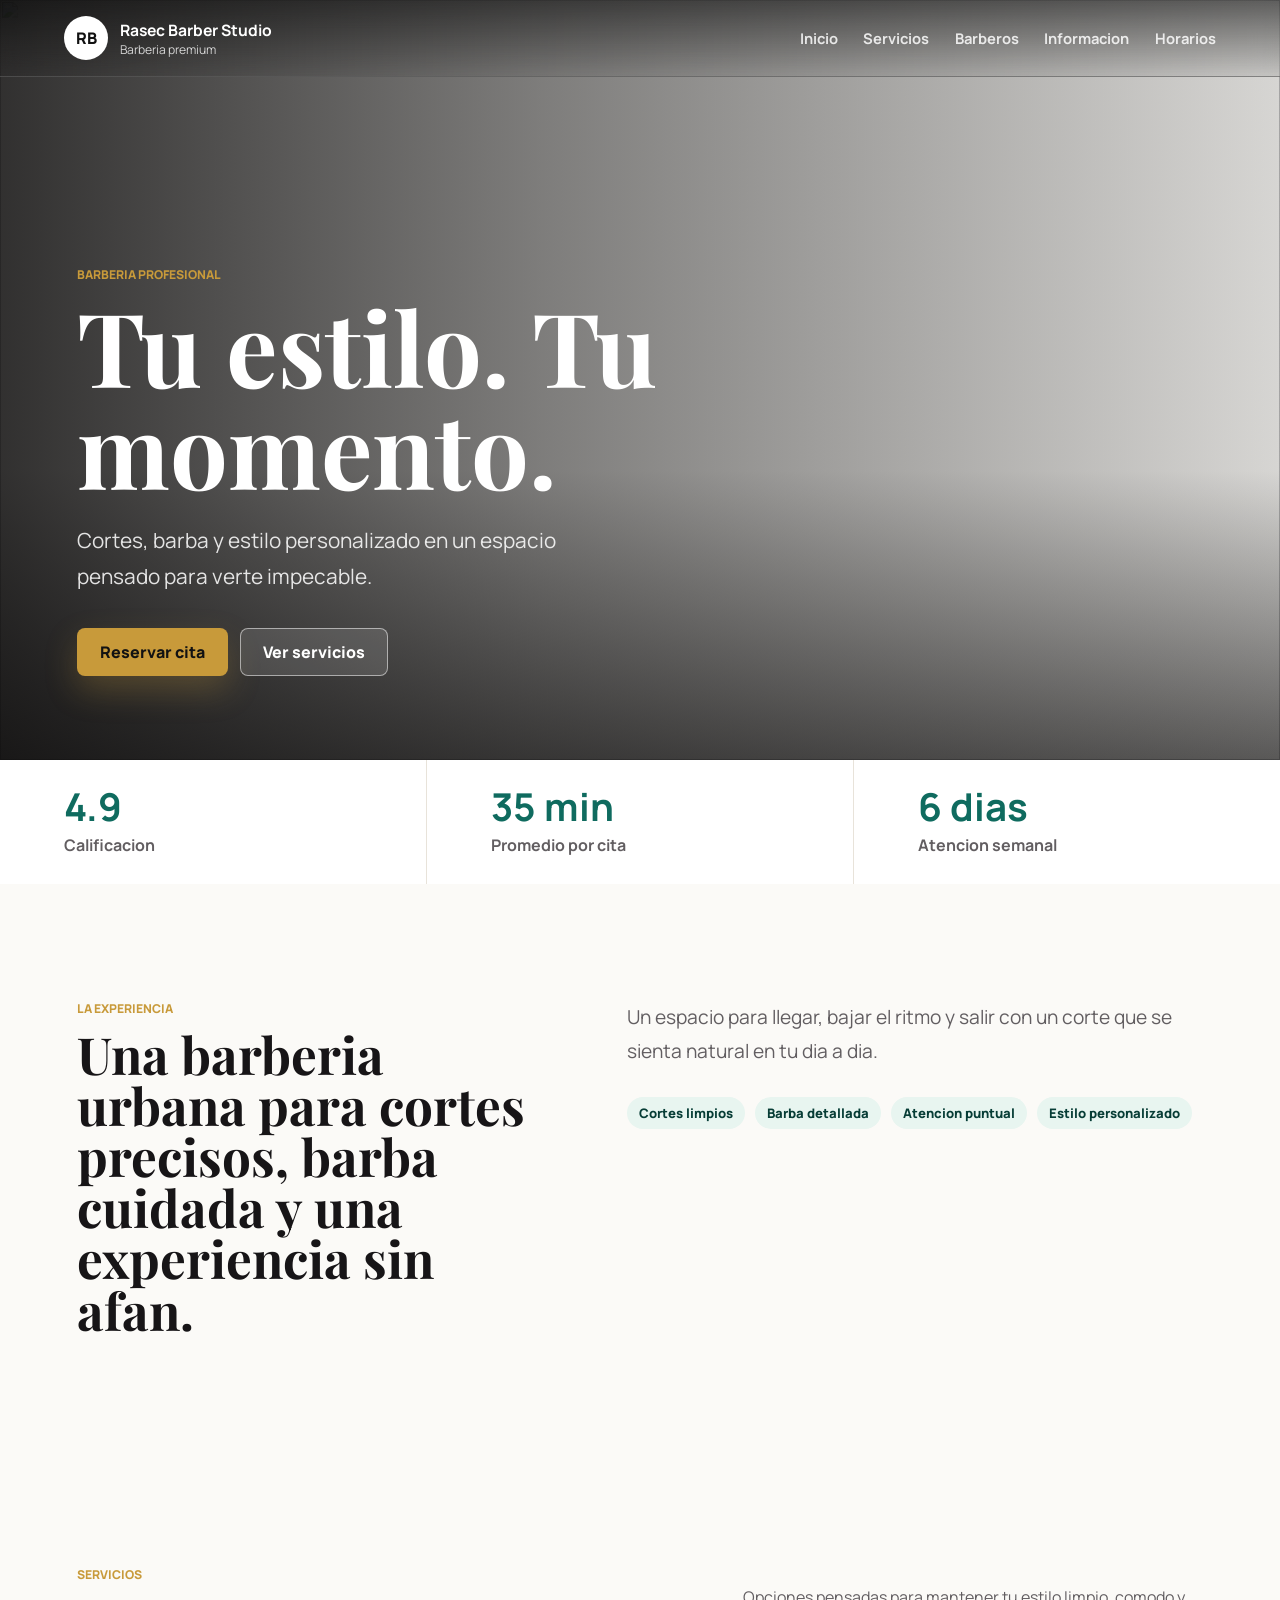
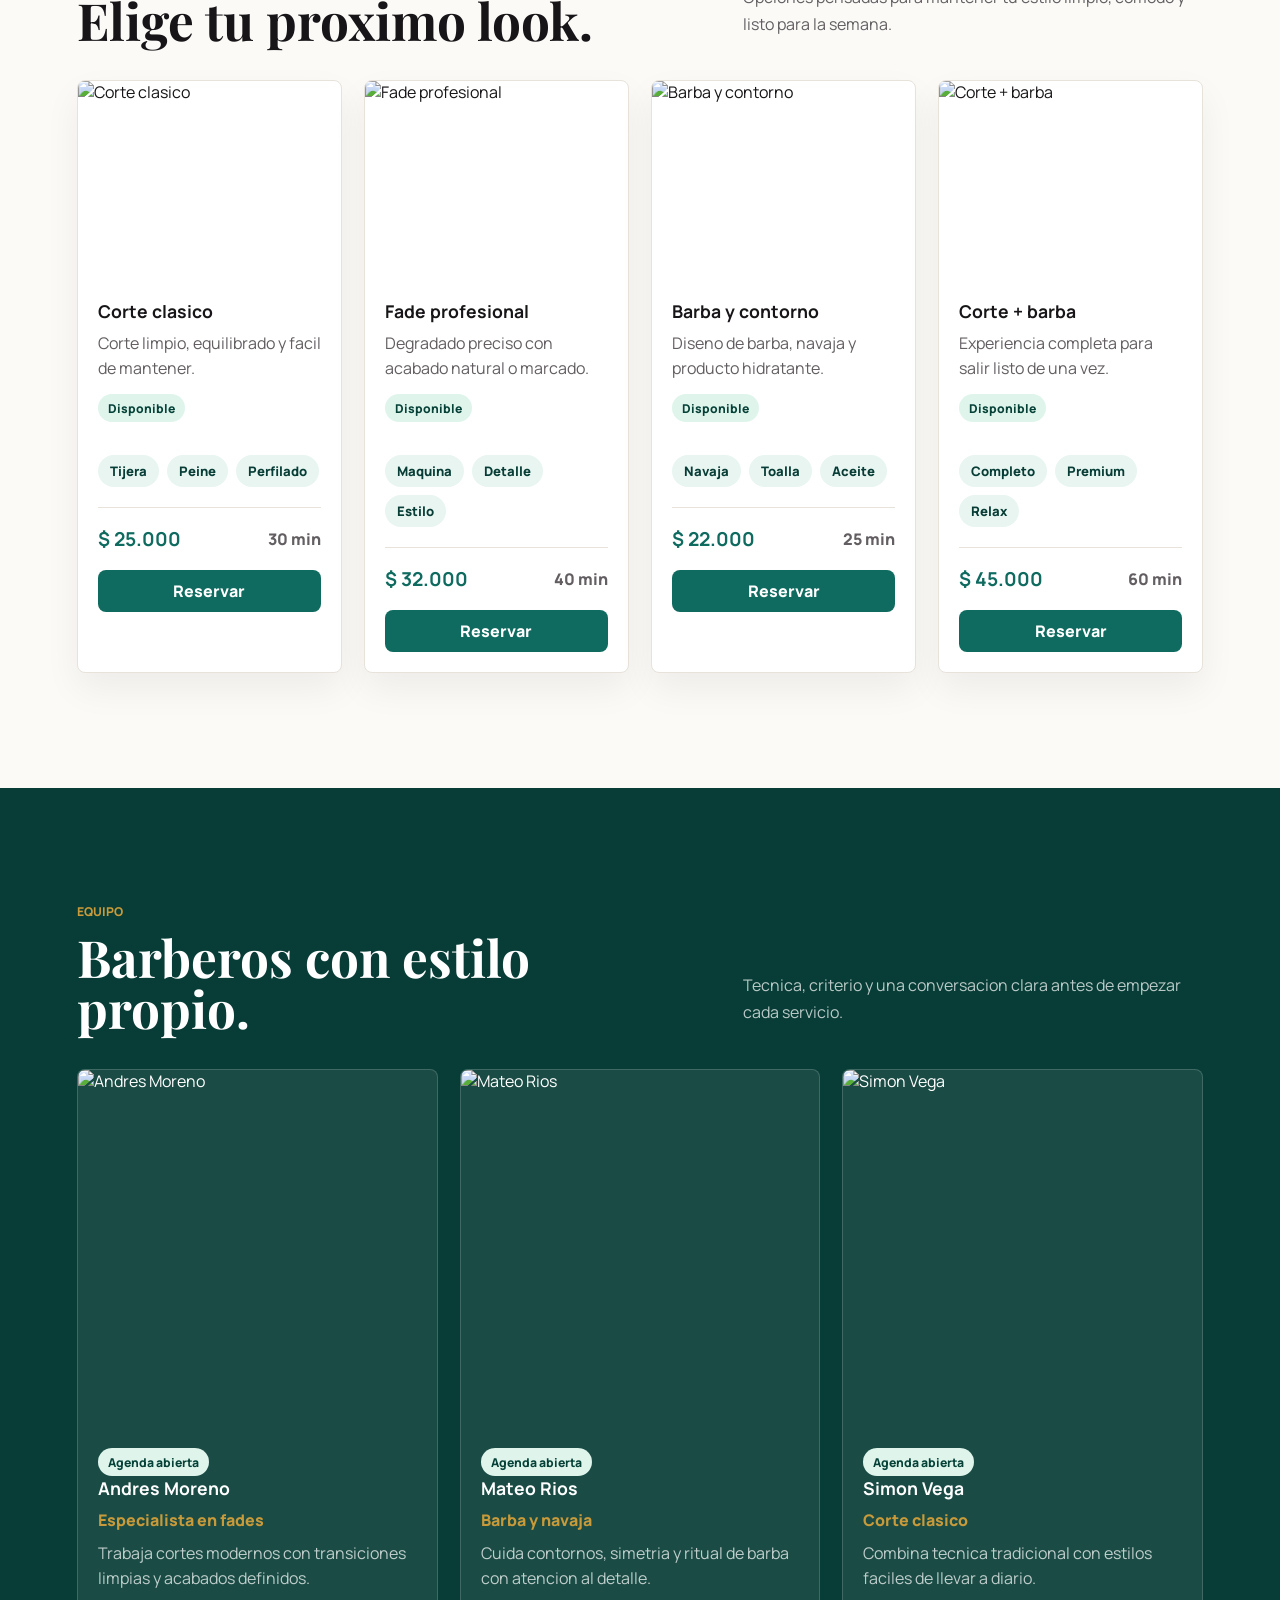
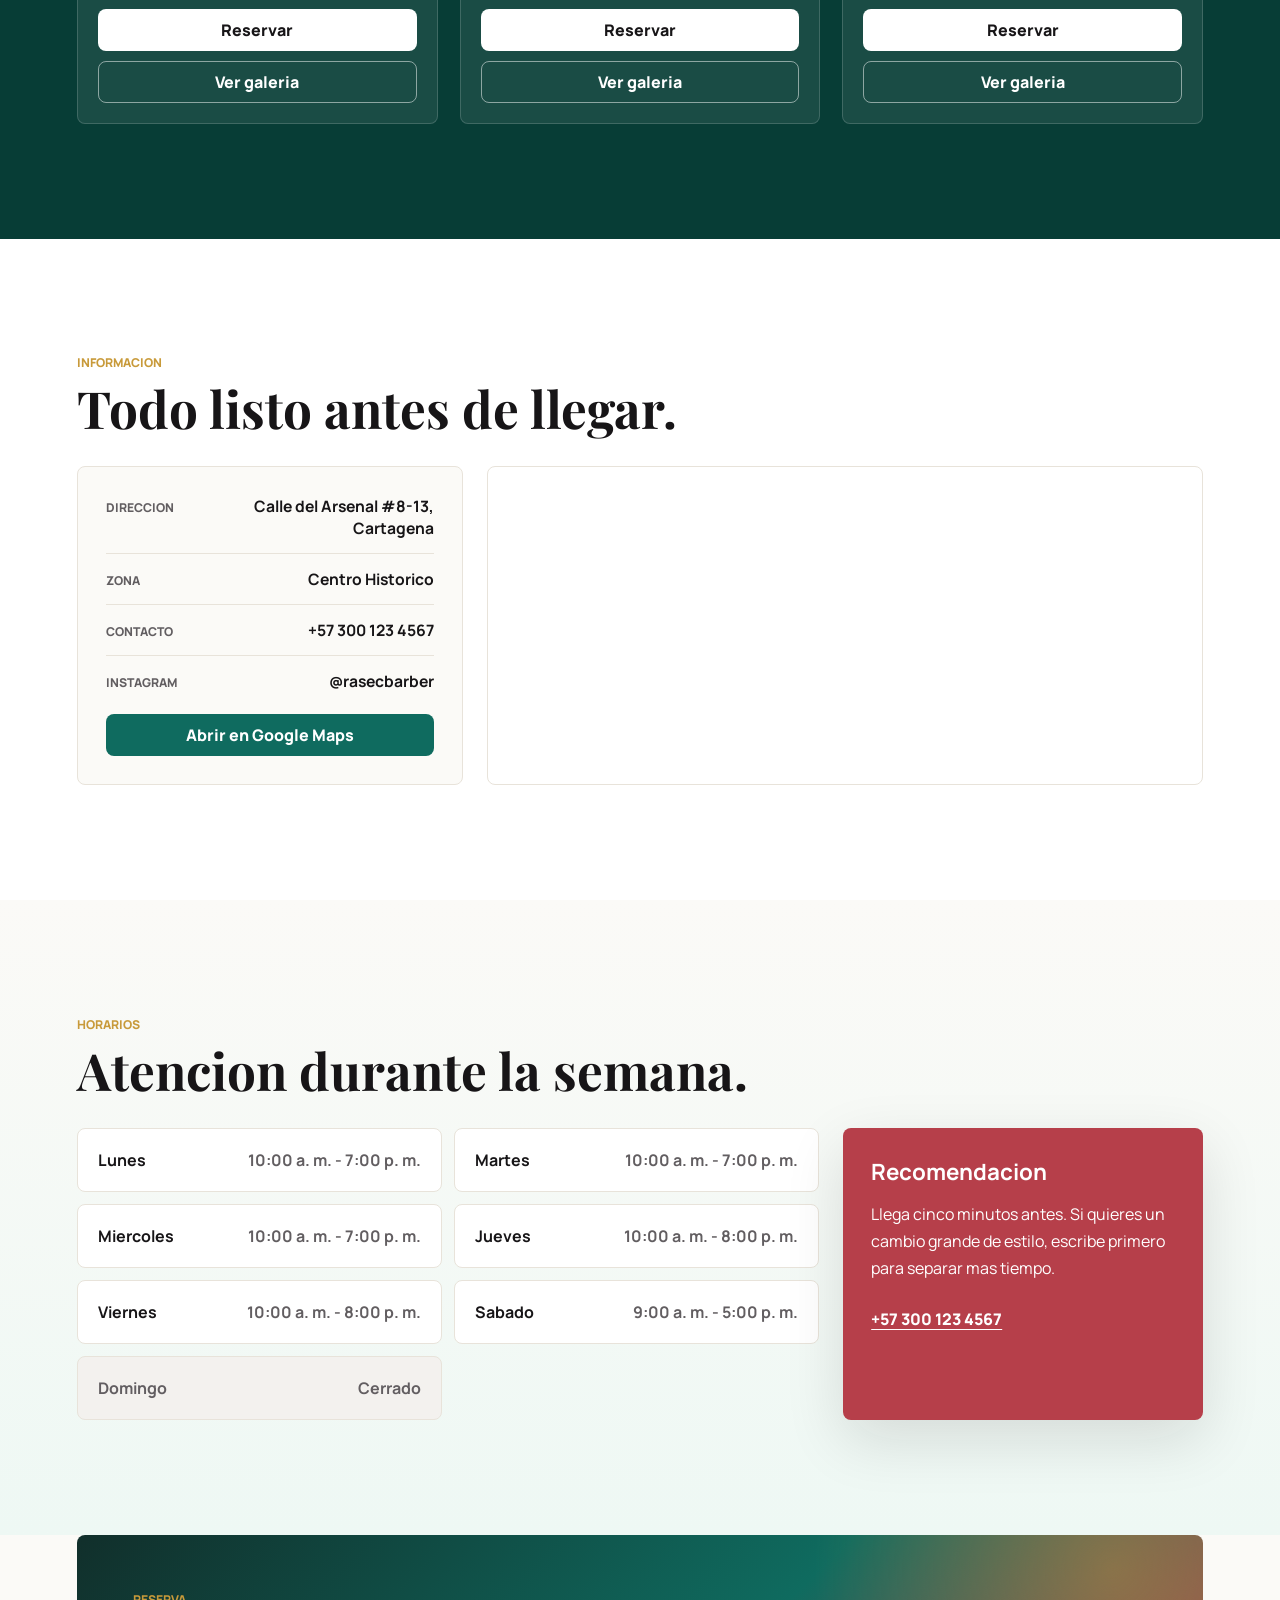
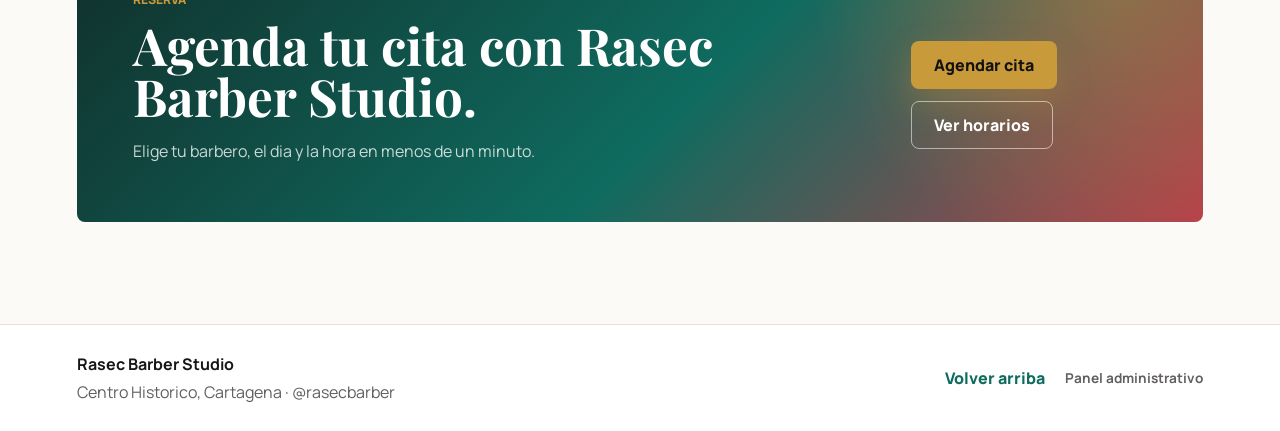
==== index.html @ bab4b2b3 "Barberia: sitio publico, agenda de citas y panel admin (demo local)" ====
<!doctype html>
<html lang="es">
  <head>
    <meta charset="utf-8" />
    <meta name="viewport" content="width=device-width, initial-scale=1" />
    <meta
      name="description"
      content="Web publica profesional para una barberia: inicio, servicios, barberos, informacion y horarios."
    />
    <title>Rasec Barber Studio</title>
    <link rel="preconnect" href="https://fonts.googleapis.com" />
    <link rel="preconnect" href="https://fonts.gstatic.com" crossorigin />
    <link
      href="https://fonts.googleapis.com/css2?family=Manrope:wght@400;500;600;700;800&family=Playfair+Display:wght@700&display=swap"
      rel="stylesheet"
    />
    <link rel="stylesheet" href="./src/styles.css" />
    <script src="./src/data.js" defer></script>
    <script src="./src/utils.js" defer></script>
    <script src="./src/store.js" defer></script>
    <script src="./src/app.js" defer></script>
  </head>
  <body>
    <header class="site-header" data-header>
      <a class="brand" href="#inicio" aria-label="Ir al inicio">
        <span class="brand__mark" data-brand-mark>RB</span>
        <span>
          <strong data-business-name>Rasec Barber Studio</strong>
          <small data-business-subtitle>Barberia premium</small>
        </span>
      </a>

      <button class="menu-toggle" type="button" aria-expanded="false" aria-controls="primary-nav" data-menu-toggle>
        <span></span>
        <span></span>
        <span></span>
      </button>

      <nav class="primary-nav" id="primary-nav" data-primary-nav aria-label="Navegacion principal">
        <a href="#inicio">Inicio</a>
        <a href="#servicios">Servicios</a>
        <a href="#barberos">Barberos</a>
        <a href="#info">Informacion</a>
        <a href="#horarios">Horarios</a>
      </nav>
    </header>

    <main>
      <section class="hero" id="inicio" aria-labelledby="hero-title">
        <picture class="hero__media">
          <img
            src="https://images.pexels.com/photos/30547746/pexels-photo-30547746.jpeg?auto=compress&cs=tinysrgb&w=1800"
            alt=""
            data-hero-image
          />
        </picture>
        <div class="hero__overlay"></div>
        <div class="hero__content">
          <p class="eyebrow" data-hero-eyebrow>Barberia profesional</p>
          <h1 id="hero-title" data-hero-title>Tu estilo. Tu momento.</h1>
          <p data-hero-text>
            Cortes, barba y estilo personalizado en un espacio pensado para verte impecable.
          </p>
          <div class="hero__actions">
            <a class="button button--primary" href="reserva.html" data-main-cta>Reservar cita</a>
            <a class="button button--ghost" href="#servicios">Ver servicios</a>
          </div>
        </div>
      </section>

      <section class="quick-facts" aria-label="Datos destacados" data-highlights></section>

      <section class="section section--intro" aria-labelledby="intro-title">
        <div class="section__heading">
          <p class="eyebrow">La experiencia</p>
          <h2 id="intro-title" data-intro-title>Cortes precisos en un ambiente tranquilo.</h2>
        </div>
        <div class="intro-grid">
          <p data-intro-text>
            Un sitio sobrio, moderno y reutilizable para presentar servicios, equipo, horarios y contacto.
          </p>
          <div class="signature-strip" data-promise-list></div>
        </div>
      </section>

      <section class="section" id="servicios" aria-labelledby="services-title">
        <div class="section__heading section__heading--wide">
          <div>
            <p class="eyebrow">Servicios</p>
            <h2 id="services-title">Elige tu proximo look.</h2>
          </div>
          <p>
            Opciones pensadas para mantener tu estilo limpio, comodo y listo para la semana.
          </p>
        </div>
        <div class="card-grid card-grid--services" data-services></div>
      </section>

      <section class="section section--band" id="barberos" aria-labelledby="barbers-title">
        <div class="section__heading section__heading--wide">
          <div>
            <p class="eyebrow">Equipo</p>
            <h2 id="barbers-title">Barberos con estilo propio.</h2>
          </div>
          <p>
            Tecnica, criterio y una conversacion clara antes de empezar cada servicio.
          </p>
        </div>
        <div class="card-grid card-grid--barbers" data-barbers></div>
      </section>

      <section class="section info-section" id="info" aria-labelledby="info-title">
        <div class="section__heading">
          <p class="eyebrow">Informacion</p>
          <h2 id="info-title">Todo listo antes de llegar.</h2>
        </div>
        <div class="info-layout">
          <div class="info-card">
            <div class="info-card__list" data-info-panel></div>
            <a class="button button--small info-card__link" data-maps-link target="_blank" rel="noopener">
              Abrir en Google Maps
            </a>
          </div>
          <div class="map-panel">
            <iframe
              class="map-panel__frame"
              data-map-frame
              title="Ubicacion en el mapa"
              loading="lazy"
              referrerpolicy="no-referrer-when-downgrade"
            ></iframe>
          </div>
        </div>
      </section>

      <section class="section schedule-section" id="horarios" aria-labelledby="hours-title">
        <div class="section__heading">
          <p class="eyebrow">Horarios</p>
          <h2 id="hours-title">Atencion durante la semana.</h2>
        </div>
        <div class="schedule-layout">
          <div class="hours-list" data-hours></div>
          <aside class="note-panel" data-note-panel></aside>
        </div>
      </section>

      <section class="reservation-cta" id="reserva" aria-labelledby="reserve-title">
        <div>
          <p class="eyebrow">Reserva</p>
          <h2 id="reserve-title" data-cta-title>Agenda tu cita con Rasec Barber Studio.</h2>
          <p data-cta-text>Elige tu barbero, el dia y la hora en menos de un minuto.</p>
        </div>
        <div class="reservation-cta__actions">
          <a class="button button--primary" href="reserva.html">Agendar cita</a>
          <a class="button button--outline" href="#horarios">Ver horarios</a>
        </div>
      </section>
    </main>

    <footer class="site-footer">
      <div>
        <strong data-footer-brand>Rasec Barber Studio</strong>
        <p data-footer-copy>Proyecto #02 de Rasec Dev.</p>
      </div>
      <div class="site-footer__links">
        <a href="#inicio">Volver arriba</a>
        <a href="admin.html" class="site-footer__admin-link">Panel administrativo</a>
      </div>
    </footer>

    <div class="gallery-modal" data-gallery-modal aria-hidden="true">
      <div class="gallery-modal__backdrop" data-gallery-close></div>
      <div class="gallery-modal__panel" role="dialog" aria-modal="true" aria-labelledby="gallery-modal-title">
        <header class="gallery-modal__header">
          <h3 id="gallery-modal-title" data-gallery-title></h3>
          <button type="button" class="gallery-modal__close" data-gallery-close aria-label="Cerrar galeria">
            &times;
          </button>
        </header>
        <div class="gallery-modal__grid" data-gallery-grid></div>
      </div>
    </div>
  </body>
</html>
---- src/styles.css ----
:root {
  color-scheme: light;
  --ink: #171517;
  --muted: #625e61;
  --paper: #fbfaf7;
  --surface: #ffffff;
  --line: #e8e3da;
  --pine: #0f6b5f;
  --pine-dark: #073d36;
  --raspberry: #b63f4a;
  --brass: #c89a3a;
  --mist: #e8f5f0;
  --shadow: 0 20px 60px rgba(18, 16, 14, 0.12);
  --radius: 8px;
  font-family: "Manrope", Arial, sans-serif;
}

* {
  box-sizing: border-box;
}

[hidden] {
  display: none !important;
}

html {
  scroll-behavior: smooth;
}

body {
  margin: 0;
  background: var(--paper);
  color: var(--ink);
}

body,
button,
input,
textarea {
  font: inherit;
}

a {
  color: inherit;
  text-decoration: none;
}

img {
  display: block;
  max-width: 100%;
}

.site-header {
  position: fixed;
  z-index: 20;
  top: 0;
  right: 0;
  left: 0;
  display: flex;
  align-items: center;
  justify-content: space-between;
  gap: 24px;
  min-height: 76px;
  padding: 16px clamp(20px, 5vw, 72px);
  border-bottom: 1px solid rgba(255, 255, 255, 0.22);
  color: #fff;
  background: linear-gradient(180deg, rgba(8, 8, 8, 0.58), rgba(8, 8, 8, 0.08));
  backdrop-filter: blur(14px);
}

.brand {
  display: inline-flex;
  align-items: center;
  gap: 12px;
}

.brand__mark {
  display: grid;
  place-items: center;
  width: 44px;
  height: 44px;
  border: 1px solid rgba(255, 255, 255, 0.48);
  border-radius: 50%;
  color: #111;
  background: #fff;
  font-weight: 800;
}

.brand strong,
.brand small {
  display: block;
}

.brand strong {
  font-size: 0.98rem;
}

.brand small {
  color: rgba(255, 255, 255, 0.78);
  font-size: 0.76rem;
}

.primary-nav {
  display: flex;
  align-items: center;
  gap: clamp(14px, 2vw, 28px);
  color: rgba(255, 255, 255, 0.84);
  font-size: 0.92rem;
  font-weight: 700;
}

.primary-nav a {
  position: relative;
  padding-block: 8px;
}

.primary-nav a::after {
  position: absolute;
  right: 0;
  bottom: 2px;
  left: 0;
  height: 2px;
  content: "";
  transform: scaleX(0);
  transform-origin: left;
  background: var(--brass);
  transition: transform 180ms ease;
}

.primary-nav a:hover::after {
  transform: scaleX(1);
}

.menu-toggle {
  display: none;
  width: 44px;
  height: 44px;
  place-items: center;
  border: 1px solid rgba(255, 255, 255, 0.4);
  border-radius: 50%;
  background: rgba(255, 255, 255, 0.12);
}

.menu-toggle span {
  display: block;
  width: 18px;
  height: 2px;
  margin: 3px 0;
  background: #fff;
}

.hero {
  position: relative;
  min-height: min(760px, 88svh);
  display: grid;
  align-items: end;
  overflow: hidden;
  isolation: isolate;
  padding: 132px clamp(20px, 6vw, 88px) 84px;
  color: #fff;
}

.hero__media,
.hero__media img,
.hero__overlay {
  position: absolute;
  inset: 0;
}

.hero__media {
  z-index: -2;
}

.hero__media img {
  width: 100%;
  height: 100%;
  object-fit: cover;
}

.hero__overlay {
  z-index: -1;
  background:
    linear-gradient(90deg, rgba(9, 8, 8, 0.82), rgba(9, 8, 8, 0.48) 42%, rgba(9, 8, 8, 0.08)),
    linear-gradient(0deg, rgba(9, 8, 8, 0.64), rgba(9, 8, 8, 0.08) 38%);
}

.hero__content {
  max-width: 720px;
}

.eyebrow {
  margin: 0 0 12px;
  color: var(--brass);
  font-size: 0.76rem;
  font-weight: 800;
  letter-spacing: 0;
  text-transform: uppercase;
}

.hero h1,
.section h2,
.reservation-cta h2 {
  margin: 0;
  font-family: "Playfair Display", Georgia, serif;
  line-height: 1;
  letter-spacing: 0;
}

.hero h1 {
  max-width: 680px;
  font-size: clamp(3.4rem, 8vw, 7.7rem);
}

.hero p:not(.eyebrow) {
  max-width: 560px;
  margin: 24px 0 0;
  color: rgba(255, 255, 255, 0.86);
  font-size: clamp(1.05rem, 1.7vw, 1.3rem);
  line-height: 1.7;
}

.hero__actions,
.reservation-cta__actions {
  display: flex;
  flex-wrap: wrap;
  gap: 12px;
  margin-top: 34px;
}

.button {
  display: inline-flex;
  align-items: center;
  justify-content: center;
  min-height: 48px;
  padding: 0 22px;
  border: 1px solid transparent;
  border-radius: var(--radius);
  font-weight: 800;
  transition:
    transform 180ms ease,
    box-shadow 180ms ease,
    background-color 180ms ease;
}

.button:hover {
  transform: translateY(-2px);
}

.button--primary {
  color: #121212;
  background: var(--brass);
  box-shadow: 0 14px 32px rgba(200, 154, 58, 0.26);
}

.button--ghost {
  border-color: rgba(255, 255, 255, 0.52);
  color: #fff;
  background: rgba(255, 255, 255, 0.12);
}

.button--outline {
  border-color: rgba(255, 255, 255, 0.54);
  color: #fff;
  background: transparent;
}

.button--outline-dark {
  color: var(--ink);
  background: transparent;
  border-color: var(--line);
}

.button--outline-dark:hover {
  color: var(--pine);
  border-color: var(--pine);
}

.button--small {
  min-height: 42px;
  width: 100%;
  margin-top: 18px;
  color: #fff;
  background: var(--pine);
}

.button--light {
  color: var(--ink);
  background: #fff;
}

.quick-facts {
  display: grid;
  grid-template-columns: repeat(3, 1fr);
  gap: 1px;
  background: var(--line);
}

.quick-facts article {
  padding: 28px clamp(20px, 5vw, 72px);
  background: #fff;
}

.quick-facts strong {
  display: block;
  color: var(--pine);
  font-size: clamp(1.8rem, 3vw, 3rem);
  line-height: 1;
}

.quick-facts span {
  display: block;
  margin-top: 8px;
  color: var(--muted);
  font-weight: 700;
}

.section {
  padding: clamp(72px, 9vw, 124px) clamp(20px, 6vw, 88px);
}

.section--intro {
  display: grid;
  grid-template-columns: minmax(240px, 0.8fr) minmax(320px, 1fr);
  gap: clamp(32px, 7vw, 96px);
  background: var(--paper);
}

.section--band {
  background: var(--pine-dark);
  color: #fff;
}

.section__heading {
  max-width: 740px;
}

.section__heading--wide {
  display: flex;
  align-items: end;
  justify-content: space-between;
  max-width: none;
  gap: 48px;
  margin-bottom: 34px;
}

.section h2,
.reservation-cta h2 {
  font-size: clamp(2.1rem, 4vw, 4.2rem);
}

.section__heading p:not(.eyebrow) {
  max-width: 460px;
  margin: 0 0 8px;
  color: var(--muted);
  line-height: 1.7;
}

.section--band .section__heading p:not(.eyebrow) {
  color: rgba(255, 255, 255, 0.72);
}

.intro-grid p {
  margin: 0;
  color: var(--muted);
  font-size: clamp(1.05rem, 1.6vw, 1.2rem);
  line-height: 1.8;
}

.signature-strip {
  display: flex;
  flex-wrap: wrap;
  gap: 10px;
  margin-top: 28px;
}

.signature-strip span,
.tag-list span {
  display: inline-flex;
  align-items: center;
  min-height: 32px;
  padding: 0 12px;
  border-radius: 999px;
  color: var(--pine-dark);
  background: var(--mist);
  font-size: 0.82rem;
  font-weight: 800;
}

.card-grid {
  display: grid;
  gap: 22px;
}

.card-grid--services {
  grid-template-columns: repeat(4, minmax(0, 1fr));
}

.card-grid--barbers {
  grid-template-columns: repeat(3, minmax(0, 1fr));
}

.service-card,
.barber-card {
  overflow: hidden;
  border: 1px solid var(--line);
  border-radius: var(--radius);
  background: var(--surface);
  box-shadow: 0 16px 36px rgba(21, 19, 18, 0.06);
}

.service-card img {
  width: 100%;
  aspect-ratio: 4 / 3;
  object-fit: cover;
}

.service-card__body,
.barber-card__body {
  padding: 20px;
}

.service-card__top {
  display: grid;
  min-height: 140px;
  align-content: start;
  gap: 14px;
}

.service-card h3,
.barber-card h3 {
  margin: 0;
  font-size: 1.1rem;
}

.service-card p,
.barber-card p {
  margin: 8px 0 0;
  color: var(--muted);
  line-height: 1.55;
}

.tag-list {
  display: flex;
  flex-wrap: wrap;
  gap: 8px;
  margin-top: 16px;
}

.service-card__meta {
  display: flex;
  align-items: center;
  justify-content: space-between;
  gap: 16px;
  margin-top: 20px;
  padding-top: 18px;
  border-top: 1px solid var(--line);
}

.service-card__meta strong {
  color: var(--pine);
  font-size: 1.2rem;
}

.service-card__meta span {
  color: var(--muted);
  font-weight: 800;
}

.status {
  justify-self: start;
  display: inline-flex;
  align-items: center;
  min-height: 28px;
  padding: 0 10px;
  border-radius: 999px;
  font-size: 0.76rem;
  font-weight: 800;
}

.status--open {
  color: #064238;
  background: #dff5ec;
}

.status--closed {
  color: #7a1822;
  background: #fde4e6;
}

.barber-card {
  border-color: rgba(255, 255, 255, 0.16);
  color: #fff;
  background: rgba(255, 255, 255, 0.08);
  box-shadow: none;
}

.barber-card img {
  width: 100%;
  aspect-ratio: 1 / 1;
  object-fit: cover;
}

.barber-card p {
  color: rgba(255, 255, 255, 0.72);
}

.barber-card__specialty {
  color: var(--brass) !important;
  font-weight: 800;
}

.barber-card__actions {
  display: grid;
  gap: 10px;
  margin-top: 18px;
}

.barber-card__actions .button--small {
  margin-top: 0;
}

.button--outline-light {
  color: #fff;
  background: transparent;
  border-color: rgba(255, 255, 255, 0.5);
}

.map-panel {
  overflow: hidden;
  min-height: 280px;
  border: 1px solid var(--line);
  border-radius: var(--radius);
}

.map-panel__frame {
  display: block;
  width: 100%;
  height: 100%;
  min-height: 280px;
  border: 0;
}

.gallery-modal {
  position: fixed;
  inset: 0;
  z-index: 50;
  display: none;
  place-items: center;
  padding: 24px;
}

.gallery-modal.is-open {
  display: grid;
}

.gallery-modal__backdrop {
  position: absolute;
  inset: 0;
  background: rgba(12, 11, 10, 0.72);
}

.gallery-modal__panel {
  position: relative;
  width: min(880px, 100%);
  max-height: min(720px, 90vh);
  overflow-y: auto;
  padding: 28px;
  border-radius: var(--radius);
  background: var(--surface);
  box-shadow: var(--shadow);
}

.gallery-modal__header {
  display: flex;
  align-items: center;
  justify-content: space-between;
  gap: 16px;
  margin-bottom: 20px;
}

.gallery-modal__header h3 {
  margin: 0;
  font-family: "Playfair Display", Georgia, serif;
  font-size: 1.6rem;
}

.gallery-modal__close {
  display: grid;
  place-items: center;
  width: 36px;
  height: 36px;
  border: none;
  border-radius: 50%;
  color: var(--ink);
  background: var(--mist);
  font-size: 1.4rem;
  line-height: 1;
  cursor: pointer;
}

.gallery-modal__grid {
  display: grid;
  grid-template-columns: repeat(2, minmax(0, 1fr));
  gap: 14px;
}

.gallery-modal__grid figure {
  margin: 0;
  overflow: hidden;
  border-radius: var(--radius);
}

.gallery-modal__grid img {
  width: 100%;
  aspect-ratio: 4 / 3;
  object-fit: cover;
}

body.no-scroll {
  overflow: hidden;
}

@media (max-width: 620px) {
  .gallery-modal__grid {
    grid-template-columns: 1fr;
  }
}

.info-section {
  background: #fff;
}

.info-layout {
  display: grid;
  grid-template-columns: minmax(240px, 0.7fr) minmax(360px, 1.3fr);
  gap: 24px;
  align-items: stretch;
  margin-top: 32px;
}

.info-card {
  display: flex;
  flex-direction: column;
  gap: 22px;
  padding: 28px;
  border: 1px solid var(--line);
  border-radius: var(--radius);
  background: var(--paper);
}

.info-card__list {
  display: grid;
  gap: 14px;
}

.info-card__list article {
  display: flex;
  align-items: baseline;
  justify-content: space-between;
  gap: 16px;
  padding-bottom: 14px;
  border-bottom: 1px solid var(--line);
}

.info-card__list article:last-child {
  padding-bottom: 0;
  border-bottom: none;
}

.info-card__list span {
  color: var(--muted);
  font-size: 0.76rem;
  font-weight: 800;
  text-transform: uppercase;
}

.info-card__list strong {
  font-size: 0.98rem;
  text-align: right;
}

.info-card__link {
  justify-self: start;
  margin-top: auto;
  color: #fff;
  background: var(--pine);
}

.schedule-section {
  background: linear-gradient(180deg, var(--paper), #eef8f4);
}

.schedule-layout {
  display: grid;
  grid-template-columns: minmax(320px, 1fr) minmax(260px, 360px);
  gap: 24px;
  margin-top: 32px;
}

.hours-list {
  display: grid;
  grid-template-columns: repeat(2, minmax(0, 1fr));
  gap: 12px;
}

.hours-list article {
  display: flex;
  justify-content: space-between;
  gap: 18px;
  padding: 20px;
  border: 1px solid var(--line);
  border-radius: var(--radius);
  background: #fff;
}

.hours-list .is-closed {
  color: var(--muted);
  background: #f3f1ee;
}

.hours-list span {
  color: var(--muted);
  text-align: right;
  font-weight: 700;
}

.note-panel {
  align-self: stretch;
  padding: 28px;
  border-radius: var(--radius);
  color: #fff;
  background: var(--raspberry);
  box-shadow: var(--shadow);
}

.note-panel h3 {
  margin: 0;
  font-size: 1.4rem;
}

.note-panel p {
  margin: 14px 0 26px;
  line-height: 1.7;
}

.note-panel a {
  font-weight: 900;
  text-decoration: underline;
  text-underline-offset: 4px;
}

.reservation-cta {
  display: flex;
  align-items: center;
  justify-content: space-between;
  gap: 42px;
  margin: 0 clamp(20px, 6vw, 88px) clamp(72px, 8vw, 104px);
  padding: clamp(34px, 5vw, 56px);
  border-radius: var(--radius);
  color: #fff;
  background:
    radial-gradient(circle at 92% 12%, rgba(200, 154, 58, 0.42), transparent 28%),
    linear-gradient(135deg, #112f2b, #0f6b5f 55%, #b63f4a);
}

.reservation-cta p:not(.eyebrow) {
  max-width: 560px;
  margin: 16px 0 0;
  color: rgba(255, 255, 255, 0.78);
  line-height: 1.7;
}

.site-footer {
  display: flex;
  align-items: center;
  justify-content: space-between;
  gap: 20px;
  padding: 28px clamp(20px, 6vw, 88px);
  border-top: 1px solid var(--line);
  background: #fff;
}

.site-footer p {
  margin: 6px 0 0;
  color: var(--muted);
}

.site-footer a {
  color: var(--pine);
  font-weight: 900;
}

.site-footer__links {
  display: flex;
  align-items: center;
  gap: 20px;
}

.site-footer__admin-link {
  color: var(--muted) !important;
  font-weight: 700 !important;
  font-size: 0.85rem;
}

@media (max-width: 1080px) {
  .card-grid--services {
    grid-template-columns: repeat(2, minmax(0, 1fr));
  }
}

@media (max-width: 860px) {
  .site-header {
    min-height: 68px;
  }

  .menu-toggle {
    display: grid;
  }

  .primary-nav {
    position: absolute;
    top: calc(100% + 8px);
    right: 20px;
    left: 20px;
    display: none;
    flex-direction: column;
    align-items: stretch;
    gap: 4px;
    padding: 14px;
    border: 1px solid rgba(255, 255, 255, 0.2);
    border-radius: var(--radius);
    background: rgba(14, 14, 14, 0.92);
  }

  .primary-nav.is-open {
    display: flex;
  }

  .primary-nav a {
    padding: 12px;
  }

  .hero {
    min-height: 84svh;
    padding-top: 108px;
    padding-bottom: 58px;
  }

  .hero__overlay {
    background:
      linear-gradient(180deg, rgba(9, 8, 8, 0.18), rgba(9, 8, 8, 0.88)),
      linear-gradient(90deg, rgba(9, 8, 8, 0.5), rgba(9, 8, 8, 0.12));
  }

  .quick-facts,
  .section--intro,
  .section__heading--wide,
  .info-layout,
  .schedule-layout,
  .reservation-cta,
  .site-footer {
    grid-template-columns: 1fr;
  }

  .section__heading--wide,
  .reservation-cta,
  .site-footer {
    display: grid;
    align-items: start;
  }

  .card-grid--barbers {
    grid-template-columns: 1fr;
  }

  .map-panel {
    min-height: 220px;
  }

  .hours-list {
    grid-template-columns: 1fr;
  }
}

@media (max-width: 620px) {
  .brand small {
    display: none;
  }

  .hero h1 {
    font-size: clamp(3rem, 18vw, 4.6rem);
  }

  .hero__actions,
  .reservation-cta__actions {
    width: 100%;
  }

  .hero__actions .button,
  .reservation-cta__actions .button {
    width: 100%;
  }

  .quick-facts {
    grid-template-columns: 1fr;
  }

  .card-grid--services {
    grid-template-columns: 1fr;
  }

  .hours-list article {
    display: grid;
  }

  .hours-list span {
    text-align: left;
  }
}

/* ==================================================================
   Paginas utilitarias (reserva.html / admin.html)
   ================================================================== */

.utility-body {
  background: var(--paper);
}

.utility-header {
  position: sticky;
  top: 0;
  z-index: 20;
  display: flex;
  align-items: center;
  justify-content: space-between;
  gap: 16px;
  padding: 18px clamp(20px, 5vw, 56px);
  border-bottom: 1px solid var(--line);
  background: #fff;
}

.utility-header__brand {
  display: inline-flex;
  align-items: center;
  gap: 12px;
  color: var(--ink);
}

.utility-header__brand strong {
  display: block;
  font-size: 0.98rem;
}

.utility-header__brand small {
  display: block;
  color: var(--muted);
  font-size: 0.76rem;
}

.utility-header__mark {
  display: grid;
  flex-shrink: 0;
  place-items: center;
  width: 40px;
  height: 40px;
  border-radius: 50%;
  background: var(--pine-dark);
  color: #fff;
  font-weight: 800;
}

.utility-header__back {
  color: var(--pine);
  font-weight: 800;
  font-size: 0.92rem;
}

/* ---------- Asistente de reserva ---------- */

.booking {
  max-width: 960px;
  margin: 0 auto;
  padding: clamp(32px, 6vw, 64px) clamp(20px, 5vw, 32px) 96px;
}

.booking-hero {
  max-width: 640px;
  margin-bottom: 32px;
}

.booking-hero h1 {
  margin: 8px 0 12px;
  font-family: "Playfair Display", Georgia, serif;
  font-size: clamp(2rem, 4vw, 2.8rem);
}

.booking-hero p {
  margin: 0;
  color: var(--muted);
  line-height: 1.7;
}

.booking-card {
  padding: clamp(20px, 4vw, 36px);
  border: 1px solid var(--line);
  border-radius: var(--radius);
  background: #fff;
  box-shadow: var(--shadow);
}

.booking-steps {
  display: flex;
  flex-wrap: wrap;
  gap: 8px;
  margin: 0 0 28px;
  padding: 0;
  list-style: none;
}

.booking-steps li {
  display: inline-flex;
  align-items: center;
  gap: 8px;
  padding: 8px 14px;
  border-radius: 999px;
  color: var(--muted);
  background: var(--paper);
  font-size: 0.82rem;
  font-weight: 800;
}

.booking-steps li span {
  display: grid;
  place-items: center;
  width: 22px;
  height: 22px;
  border-radius: 50%;
  background: var(--line);
  color: var(--ink);
  font-size: 0.72rem;
}

.booking-steps li.is-reachable {
  cursor: pointer;
}

.booking-steps li.is-active {
  color: #fff;
  background: var(--pine);
}

.booking-steps li.is-active span {
  background: rgba(255, 255, 255, 0.24);
  color: #fff;
}

.booking-steps li.is-done span {
  background: var(--pine);
  color: #fff;
}

.booking-panel h2 {
  margin: 0 0 18px;
  font-family: "Playfair Display", Georgia, serif;
  font-size: 1.5rem;
}

.booking-options {
  display: grid;
  grid-template-columns: repeat(auto-fill, minmax(200px, 1fr));
  gap: 14px;
}

.booking-option {
  display: grid;
  gap: 8px;
  padding: 18px;
  border: 1px solid var(--line);
  border-radius: var(--radius);
  background: var(--paper);
  text-align: left;
  cursor: pointer;
  transition:
    border-color 160ms ease,
    box-shadow 160ms ease;
}

.booking-option:hover {
  border-color: var(--pine);
}

.booking-option.is-selected {
  border-color: var(--pine);
  background: #fff;
  box-shadow: 0 0 0 2px var(--mist);
}

.booking-option strong {
  font-size: 1rem;
}

.booking-option span {
  color: var(--muted);
  font-size: 0.86rem;
  line-height: 1.5;
}

.booking-option__meta {
  display: flex;
  justify-content: space-between;
  margin-top: 6px;
  padding-top: 10px;
  border-top: 1px solid var(--line);
  color: var(--pine);
  font-weight: 800;
}

.booking-option--barber {
  justify-items: center;
  text-align: center;
}

.booking-option--barber img {
  width: 84px;
  height: 84px;
  border-radius: 50%;
  object-fit: cover;
}

.booking-datetime {
  display: grid;
  grid-template-columns: minmax(260px, 340px) minmax(220px, 1fr);
  gap: 24px;
  align-items: start;
}

.calendar__header {
  display: flex;
  align-items: center;
  justify-content: space-between;
  margin-bottom: 12px;
  font-weight: 800;
  text-transform: capitalize;
}

.calendar__nav {
  display: grid;
  place-items: center;
  width: 32px;
  height: 32px;
  border: 1px solid var(--line);
  border-radius: 50%;
  background: #fff;
  font-size: 1.1rem;
  cursor: pointer;
}

.calendar__nav:disabled {
  cursor: not-allowed;
  opacity: 0.35;
}

.calendar__weekdays {
  display: grid;
  grid-template-columns: repeat(7, 1fr);
  margin-bottom: 6px;
  color: var(--muted);
  font-size: 0.74rem;
  font-weight: 800;
  text-align: center;
  text-transform: uppercase;
}

.calendar__grid {
  display: grid;
  grid-template-columns: repeat(7, 1fr);
  gap: 4px;
}

.calendar__cell {
  aspect-ratio: 1;
  display: grid;
  place-items: center;
  border: 1px solid transparent;
  border-radius: 8px;
  background: var(--paper);
  font-weight: 700;
  cursor: pointer;
}

.calendar__cell--empty {
  background: transparent;
  cursor: default;
}

.calendar__cell.is-disabled {
  color: var(--line);
  background: transparent;
  cursor: not-allowed;
}

.calendar__cell.is-selected {
  color: #fff;
  background: var(--pine);
  border-color: var(--pine);
}

.slots h3 {
  margin: 0 0 12px;
  font-size: 1rem;
}

.slots__grid {
  display: grid;
  grid-template-columns: repeat(auto-fill, minmax(90px, 1fr));
  align-content: start;
  gap: 8px;
  max-height: 320px;
  overflow-y: auto;
}

.slot {
  padding: 10px 8px;
  border: 1px solid var(--line);
  border-radius: 8px;
  background: #fff;
  font-size: 0.86rem;
  font-weight: 700;
  cursor: pointer;
}

.slot:hover {
  border-color: var(--pine);
}

.slot.is-selected {
  color: #fff;
  background: var(--pine);
  border-color: var(--pine);
}

.slot.is-disabled {
  color: var(--muted);
  background: var(--paper);
  text-decoration: line-through;
  cursor: not-allowed;
}

.slots-empty {
  grid-column: 1 / -1;
  margin: 0;
  color: var(--muted);
}

.booking-form {
  display: grid;
  gap: 16px;
  max-width: 480px;
}

.booking-form label {
  display: grid;
  gap: 6px;
  font-size: 0.88rem;
  font-weight: 700;
}

.booking-form input,
.booking-form textarea {
  padding: 12px 14px;
  border: 1px solid var(--line);
  border-radius: 8px;
  font: inherit;
}

.booking-summary dl {
  display: grid;
  gap: 12px;
  margin: 0 0 16px;
}

.booking-summary dl > div {
  display: flex;
  justify-content: space-between;
  gap: 16px;
  padding-bottom: 12px;
  border-bottom: 1px solid var(--line);
}

.booking-summary dt {
  color: var(--muted);
  font-weight: 700;
}

.booking-summary dd {
  margin: 0;
  font-weight: 800;
  text-align: right;
}

.booking-error {
  padding: 12px 14px;
  border-radius: 8px;
  color: #7a1822;
  background: #fde4e6;
  font-weight: 700;
}

.booking-actions {
  display: flex;
  align-items: center;
  gap: 12px;
  margin-top: 28px;
}

.booking-actions [data-step-next],
.booking-actions [data-step-confirm] {
  margin-left: auto;
}

.booking-success__actions {
  display: flex;
  flex-wrap: wrap;
  gap: 12px;
  margin-top: 8px;
}

/* ==================================================================
   Admin: login
   ================================================================== */

.admin-login {
  display: grid;
  min-height: 100svh;
  place-items: center;
  padding: 24px;
}

.admin-login__card {
  display: grid;
  gap: 14px;
  width: min(380px, 100%);
  padding: 32px;
  border: 1px solid var(--line);
  border-radius: var(--radius);
  background: #fff;
  box-shadow: var(--shadow);
  text-align: center;
}

.admin-login__card .utility-header__mark {
  justify-self: center;
}

.admin-login__card h1 {
  margin: 0;
  font-family: "Playfair Display", Georgia, serif;
  font-size: 1.6rem;
}

.admin-login__card p {
  margin: 0;
  color: var(--muted);
  font-size: 0.9rem;
}

.admin-login__card label {
  display: grid;
  gap: 6px;
  font-size: 0.88rem;
  font-weight: 700;
  text-align: left;
}

.admin-login__card input {
  padding: 12px 14px;
  border: 1px solid var(--line);
  border-radius: 8px;
  font: inherit;
}

.admin-login__error {
  margin: 0;
  color: #7a1822;
  font-weight: 700;
}

.admin-login__hint {
  color: var(--muted) !important;
  font-size: 0.78rem !important;
}

.admin-login__hint code {
  padding: 2px 6px;
  border-radius: 4px;
  background: var(--mist);
}

/* ==================================================================
   Admin: shell
   ================================================================== */

.admin-shell {
  display: grid;
  grid-template-columns: 260px 1fr;
  min-height: 100svh;
}

.admin-sidebar {
  display: flex;
  flex-direction: column;
  gap: 24px;
  padding: 24px 20px;
  border-right: 1px solid var(--line);
  background: var(--pine-dark);
  color: #fff;
}

.admin-sidebar__brand {
  display: flex;
  align-items: center;
  gap: 12px;
}

.admin-sidebar__brand strong {
  display: block;
  font-size: 0.94rem;
}

.admin-sidebar__brand small {
  display: block;
  color: rgba(255, 255, 255, 0.68);
  font-size: 0.74rem;
}

.admin-nav {
  display: grid;
  gap: 4px;
}

.admin-nav button {
  padding: 12px 14px;
  border-radius: 8px;
  color: rgba(255, 255, 255, 0.78);
  background: transparent;
  text-align: left;
  font-weight: 700;
  cursor: pointer;
}

.admin-nav button:hover {
  background: rgba(255, 255, 255, 0.08);
}

.admin-nav button.is-active {
  color: #fff;
  background: rgba(255, 255, 255, 0.16);
}

.admin-sidebar__footer {
  display: grid;
  gap: 10px;
  margin-top: auto;
  padding-top: 16px;
  border-top: 1px solid rgba(255, 255, 255, 0.16);
  font-size: 0.86rem;
}

.admin-sidebar__footer a {
  color: rgba(255, 255, 255, 0.86);
  font-weight: 700;
}

.admin-link-button {
  padding: 0;
  border: none;
  background: none;
  color: inherit;
  font: inherit;
  font-weight: 700;
  text-align: left;
  cursor: pointer;
}

.admin-sidebar__footer .admin-link-button {
  color: rgba(255, 255, 255, 0.78);
}

.admin-table .admin-link-button {
  margin-right: 12px;
  color: var(--pine);
  font-size: 0.86rem;
}

.admin-link-button--danger {
  color: var(--raspberry) !important;
}

.admin-main {
  padding: clamp(24px, 4vw, 48px);
  overflow-x: hidden;
}

.admin-panel h1 {
  margin: 0 0 24px;
  font-family: "Playfair Display", Georgia, serif;
  font-size: 1.9rem;
}

.admin-panel__header {
  display: flex;
  flex-wrap: wrap;
  align-items: center;
  justify-content: space-between;
  gap: 16px;
  margin-bottom: 24px;
}

.admin-panel__header h1 {
  margin: 0;
}

.admin-stats {
  display: grid;
  grid-template-columns: repeat(auto-fit, minmax(160px, 1fr));
  gap: 14px;
  margin-bottom: 32px;
}

.admin-stat {
  padding: 20px;
  border: 1px solid var(--line);
  border-radius: var(--radius);
  background: #fff;
}

.admin-stat strong {
  display: block;
  color: var(--pine);
  font-size: 2rem;
}

.admin-stat span {
  color: var(--muted);
  font-weight: 700;
}

.admin-block {
  padding: 22px;
  margin-bottom: 20px;
  border: 1px solid var(--line);
  border-radius: var(--radius);
  background: #fff;
}

.admin-block h2 {
  margin: 0 0 14px;
  font-size: 1.1rem;
}

.admin-block--danger {
  border-color: #f3c8cb;
  background: #fff7f7;
}

.admin-block--danger p {
  color: var(--muted);
}

.admin-upcoming-list {
  display: grid;
  gap: 12px;
  margin: 0;
  padding: 0;
  list-style: none;
}

.admin-upcoming-list li {
  display: grid;
  gap: 4px;
  padding-bottom: 12px;
  border-bottom: 1px solid var(--line);
}

.admin-upcoming-list li span {
  color: var(--muted);
}

.admin-empty {
  padding: 16px 0;
  color: var(--muted);
  text-align: center;
}

/* ==================================================================
   Admin: formularios
   ================================================================== */

.admin-form {
  display: grid;
  gap: 20px;
}

.admin-form fieldset {
  display: grid;
  grid-template-columns: repeat(auto-fit, minmax(220px, 1fr));
  gap: 14px;
  padding: 18px;
  border: 1px solid var(--line);
  border-radius: var(--radius);
}

.admin-form legend {
  padding: 0 8px;
  color: var(--pine);
  font-weight: 800;
}

.admin-form label {
  display: grid;
  gap: 6px;
  font-size: 0.86rem;
  font-weight: 700;
}

.admin-form input,
.admin-form select,
.admin-form textarea {
  padding: 10px 12px;
  border: 1px solid var(--line);
  border-radius: 8px;
  font: inherit;
}

.admin-form__full {
  grid-column: 1 / -1;
}

.admin-form__actions {
  display: flex;
  align-items: center;
  gap: 14px;
}

.admin-form__saved {
  color: var(--pine);
  font-weight: 800;
}

.admin-checkbox {
  display: flex !important;
  flex-direction: row !important;
  align-items: center;
  gap: 8px !important;
}

.admin-checkbox input {
  width: auto;
}

.admin-form--modal {
  display: grid;
  grid-template-columns: repeat(auto-fit, minmax(200px, 1fr));
  gap: 14px;
}

/* ==================================================================
   Admin: tablas
   ================================================================== */

.admin-table-wrap {
  overflow-x: auto;
  border: 1px solid var(--line);
  border-radius: var(--radius);
  background: #fff;
}

.admin-table {
  width: 100%;
  border-collapse: collapse;
  font-size: 0.9rem;
}

.admin-table th,
.admin-table td {
  padding: 14px 16px;
  border-bottom: 1px solid var(--line);
  text-align: left;
  white-space: nowrap;
}

.admin-table th {
  color: var(--muted);
  font-size: 0.76rem;
  text-transform: uppercase;
}

.admin-table tbody tr:last-child td {
  border-bottom: none;
}

.admin-table select {
  padding: 6px 8px;
  border: 1px solid var(--line);
  border-radius: 6px;
  font: inherit;
}

.badge {
  display: inline-flex;
  padding: 4px 10px;
  border-radius: 999px;
  font-size: 0.76rem;
  font-weight: 800;
}

.badge--ok {
  color: #064238;
  background: #dff5ec;
}

.badge--off {
  color: #7a1822;
  background: #fde4e6;
}

.admin-filters {
  display: flex;
  flex-wrap: wrap;
  gap: 16px;
  margin-bottom: 18px;
}

.admin-filters label {
  display: grid;
  gap: 6px;
  font-size: 0.84rem;
  font-weight: 700;
}

.admin-filters select,
.admin-filters input {
  padding: 8px 10px;
  border: 1px solid var(--line);
  border-radius: 8px;
  font: inherit;
}

/* ---------- Admin: galeria en el modal ---------- */

.admin-gallery-editor h4 {
  margin: 0 0 10px;
  font-size: 0.92rem;
}

.admin-gallery-row {
  display: grid;
  grid-template-columns: 1.4fr 1fr auto;
  gap: 8px;
  margin-bottom: 8px;
}

.admin-gallery-row input {
  padding: 8px 10px;
  border: 1px solid var(--line);
  border-radius: 6px;
  font-size: 0.86rem;
  font: inherit;
}

/* ---------- Modal generico (admin) ---------- */

.modal {
  position: fixed;
  inset: 0;
  z-index: 60;
  display: none;
  place-items: center;
  padding: 24px;
}

.modal.is-open {
  display: grid;
}

.modal__backdrop {
  position: absolute;
  inset: 0;
  background: rgba(12, 11, 10, 0.72);
}

.modal__panel {
  position: relative;
  width: min(640px, 100%);
  max-height: min(680px, 90vh);
  overflow-y: auto;
  padding: 28px;
  border-radius: var(--radius);
  background: #fff;
  box-shadow: var(--shadow);
}

.modal__header {
  display: flex;
  align-items: center;
  justify-content: space-between;
  gap: 16px;
  margin-bottom: 18px;
}

.modal__header h3 {
  margin: 0;
  font-family: "Playfair Display", Georgia, serif;
  font-size: 1.3rem;
}

@media (max-width: 900px) {
  .admin-shell {
    grid-template-columns: 1fr;
  }

  .admin-sidebar {
    flex-direction: row;
    flex-wrap: wrap;
    align-items: center;
  }

  .admin-nav {
    grid-auto-flow: column;
    overflow-x: auto;
  }

  .admin-sidebar__footer {
    margin-top: 0;
    padding-top: 0;
    border-top: none;
  }

  .booking-datetime {
    grid-template-columns: 1fr;
  }
}

@media (max-width: 620px) {
  .booking-card {
    padding: 20px;
  }

  .booking-actions {
    flex-direction: column-reverse;
  }

  .booking-actions button {
    width: 100%;
  }

  .booking-actions [data-step-next],
  .booking-actions [data-step-confirm] {
    margin-left: 0;
  }

  .admin-gallery-row {
    grid-template-columns: 1fr;
  }
}
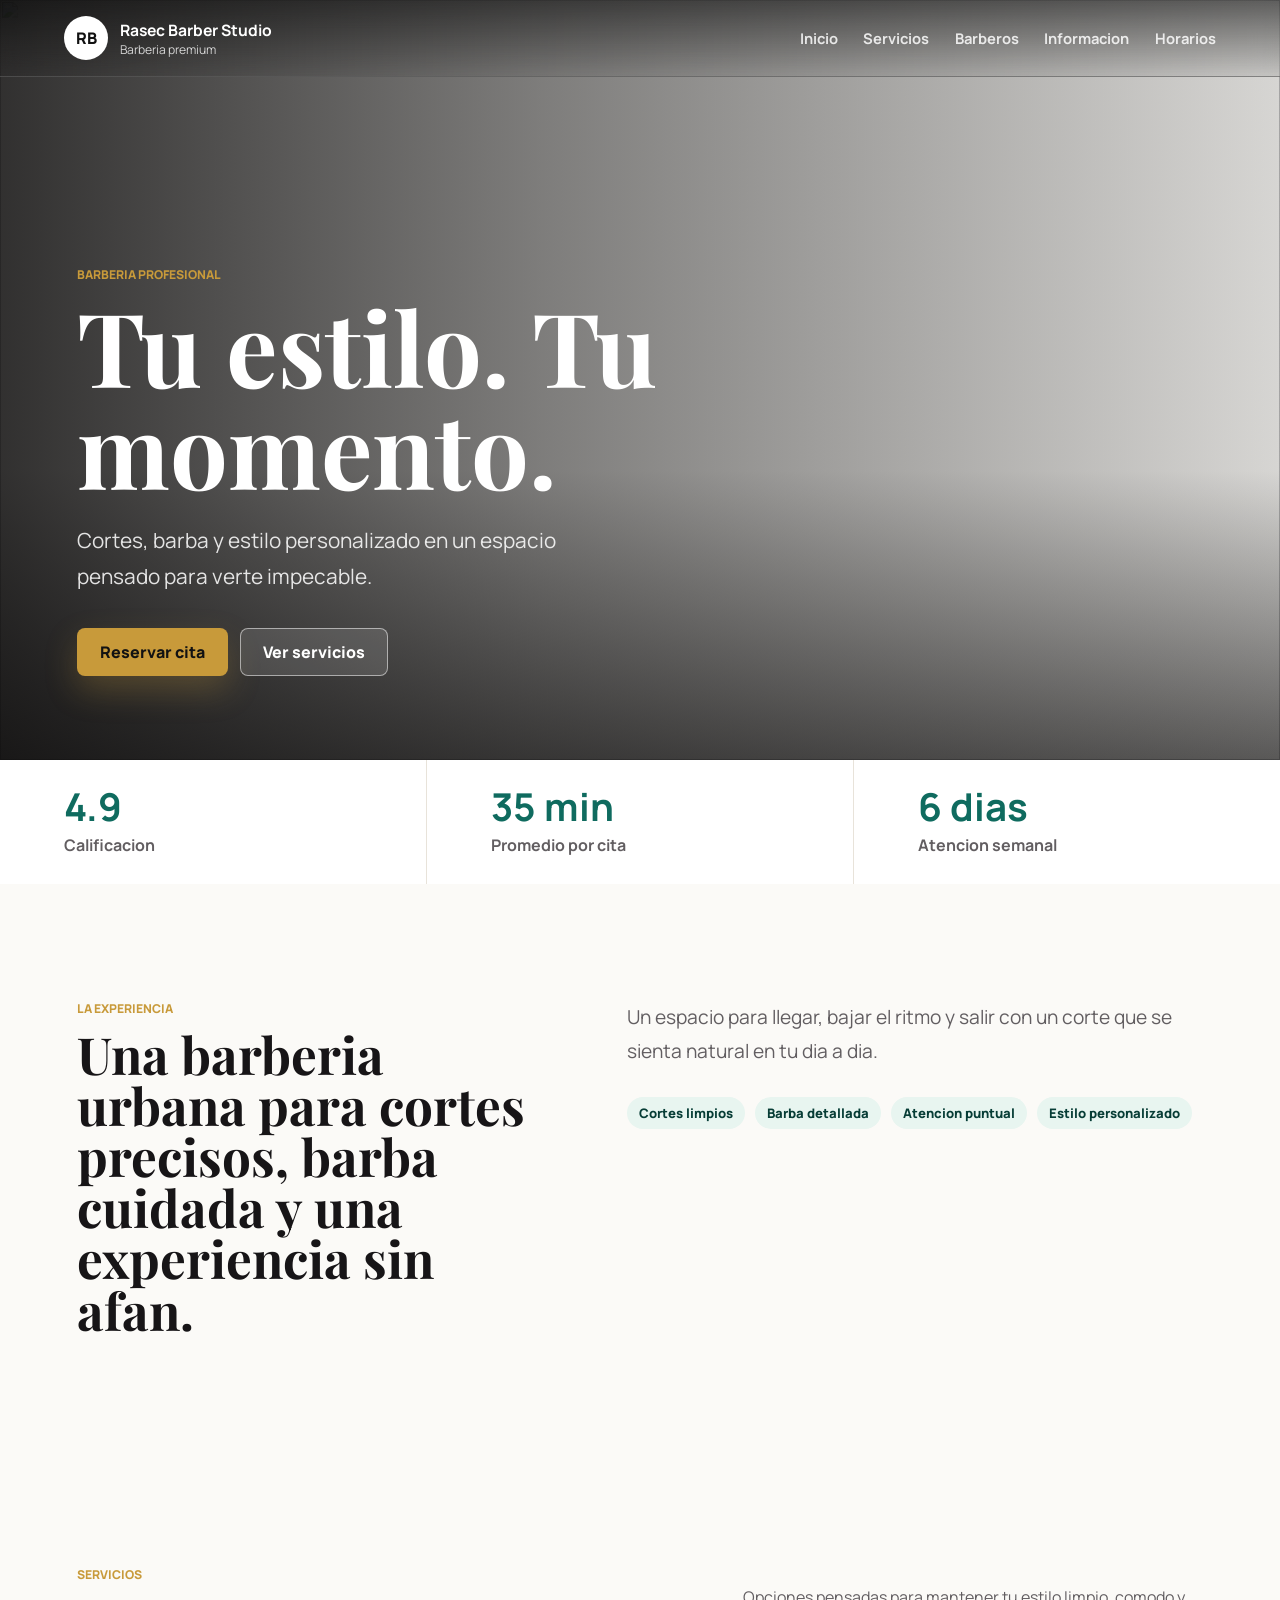
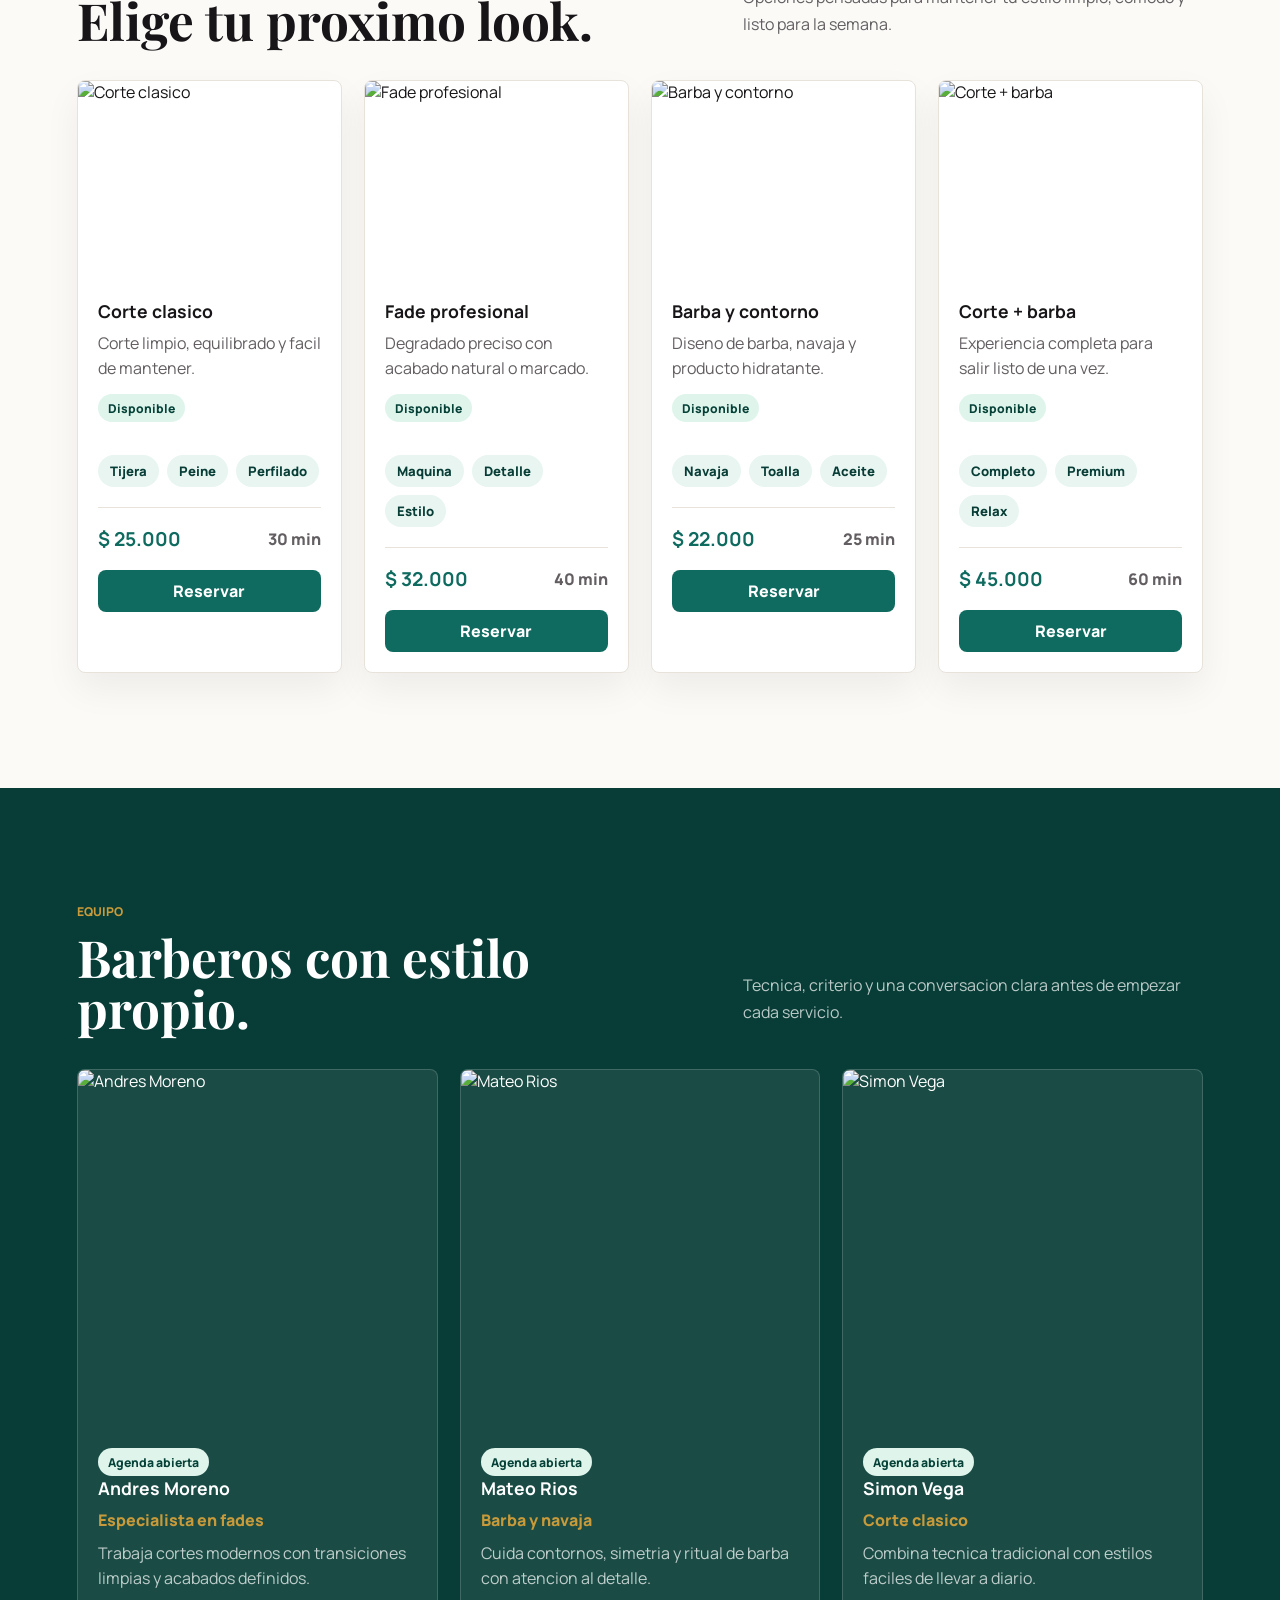
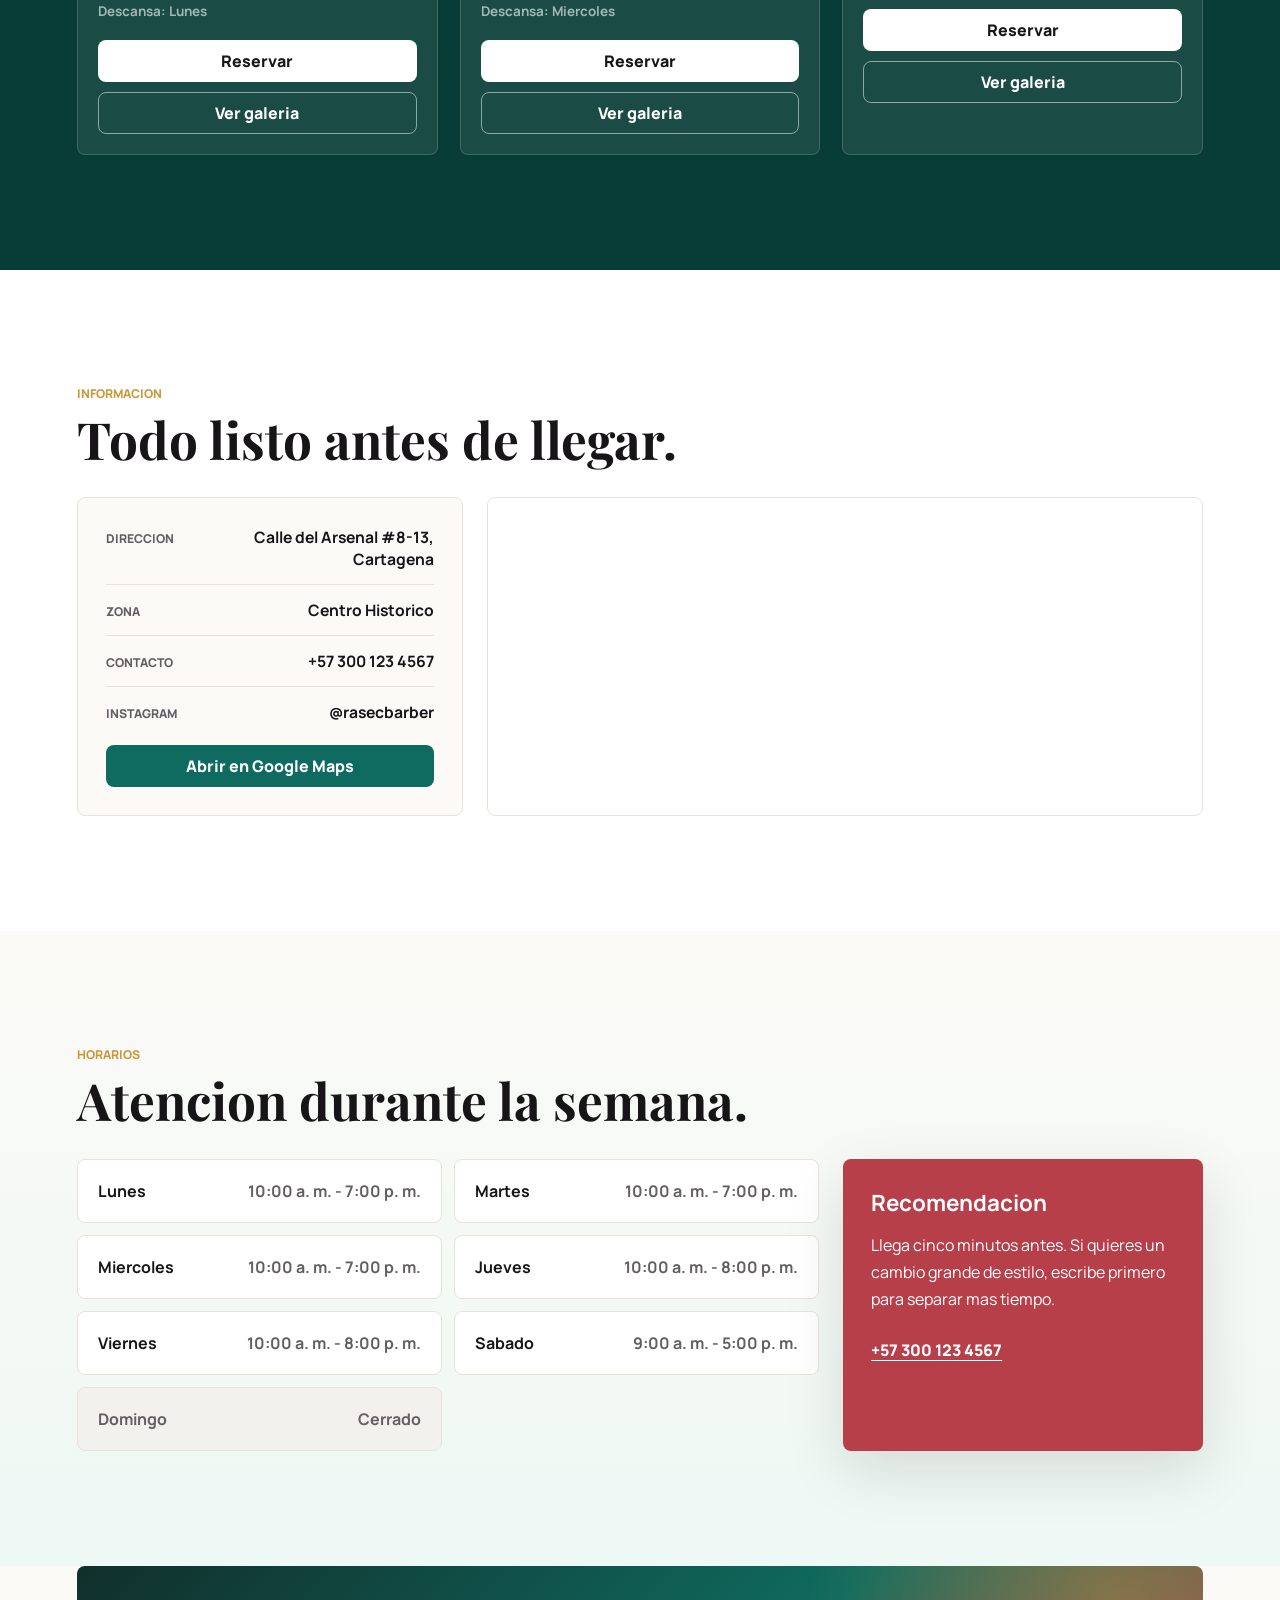
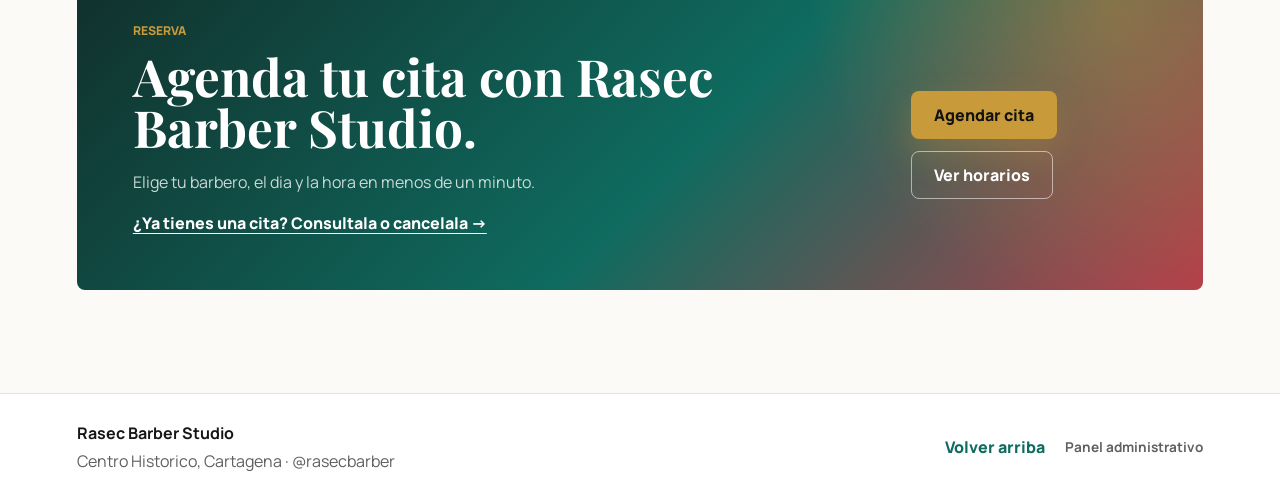
==== commit 5698a5fd: "Agenda por barbero, disponibilidad y cancelacion de citas; corrige sincronizacion entre pestanas Cad" ====
--- a/index.html
+++ b/index.html
@@ -149,6 +149,7 @@
           <p class="eyebrow">Reserva</p>
           <h2 id="reserve-title" data-cta-title>Agenda tu cita con Rasec Barber Studio.</h2>
           <p data-cta-text>Elige tu barbero, el dia y la hora en menos de un minuto.</p>
+          <a class="reservation-cta__manage" href="mi-cita.html">¿Ya tienes una cita? Consultala o cancelala &rarr;</a>
         </div>
         <div class="reservation-cta__actions">
           <a class="button button--primary" href="reserva.html">Agendar cita</a>
--- a/src/styles.css
+++ b/src/styles.css
@@ -1746,26 +1746,42 @@
   font: inherit;
 }
 
-/* ---------- Admin: galeria en el modal ---------- */
-
-.admin-gallery-editor h4 {
-  margin: 0 0 10px;
-  font-size: 0.92rem;
-}
+/* ---------- Admin: filas editables en el modal (galeria / ausencias) ---------- */
 
 .admin-gallery-row {
   display: grid;
-  grid-template-columns: 1.4fr 1fr auto;
+  grid-template-columns: 44px minmax(0, 1.4fr) minmax(0, 1fr) auto auto;
+  align-items: center;
   gap: 8px;
   margin-bottom: 8px;
 }
 
-.admin-gallery-row input {
+.admin-gallery-row input,
+.admin-timeoff-row input {
+  min-width: 0;
   padding: 8px 10px;
   border: 1px solid var(--line);
   border-radius: 6px;
+  font: inherit;
   font-size: 0.86rem;
-  font: inherit;
+}
+
+.admin-gallery-row .image-field__preview {
+  width: 44px;
+  height: 44px;
+}
+
+.admin-timeoff-row {
+  display: grid;
+  grid-template-columns: minmax(0, 1fr) auto minmax(0, 1fr) minmax(0, 1.3fr) auto;
+  align-items: center;
+  gap: 8px;
+  margin-bottom: 8px;
+}
+
+.admin-timeoff-row span {
+  color: var(--muted);
+  font-weight: 700;
 }
 
 /* ---------- Modal generico (admin) ---------- */
@@ -1816,22 +1832,39 @@
 
 @media (max-width: 900px) {
   .admin-shell {
-    grid-template-columns: 1fr;
+    grid-template-columns: minmax(0, 1fr);
   }
 
   .admin-sidebar {
     flex-direction: row;
     flex-wrap: wrap;
     align-items: center;
+    min-width: 0;
   }
 
   .admin-nav {
+    flex: 1 1 100%;
+    order: 3;
+    min-width: 0;
     grid-auto-flow: column;
+    grid-auto-columns: max-content;
     overflow-x: auto;
   }
 
+  .admin-nav button {
+    white-space: nowrap;
+  }
+
+  .admin-main {
+    min-width: 0;
+  }
+
   .admin-sidebar__footer {
+    display: flex;
+    flex-wrap: wrap;
+    gap: 14px;
     margin-top: 0;
+    margin-left: auto;
     padding-top: 0;
     border-top: none;
   }
@@ -1860,6 +1893,859 @@
   }
 
   .admin-gallery-row {
-    grid-template-columns: 1fr;
-  }
-}
+    grid-template-columns: 44px minmax(0, 1fr) auto;
+  }
+
+  .admin-gallery-row [data-gallery-alt] {
+    grid-column: 2 / -1;
+  }
+
+  .admin-timeoff-row {
+    grid-template-columns: minmax(0, 1fr) auto minmax(0, 1fr);
+  }
+
+  .admin-timeoff-row [data-timeoff-reason] {
+    grid-column: 1 / 3;
+  }
+}
+
+/* ==================================================================
+   Pulido: botones, estados y utilidades compartidas
+   ================================================================== */
+
+.visually-hidden {
+  position: absolute !important;
+  width: 1px;
+  height: 1px;
+  margin: -1px;
+  padding: 0;
+  overflow: hidden;
+  clip: rect(0 0 0 0);
+  white-space: nowrap;
+  border: 0;
+}
+
+.button--danger {
+  color: var(--raspberry);
+  border-color: #f3c8cb;
+}
+
+.button--danger:hover {
+  color: #7a1822;
+  border-color: var(--raspberry);
+}
+
+.button--danger-solid {
+  color: #fff;
+  background: var(--raspberry);
+  border-color: var(--raspberry);
+}
+
+.button--small:is(.button--outline-dark, .button--danger-solid) {
+  width: auto;
+  min-height: 38px;
+  margin-top: 0;
+  padding: 0 16px;
+}
+
+.button--small.button--outline-dark {
+  color: var(--ink);
+  background: transparent;
+}
+
+.button--small.button--disabled {
+  color: var(--muted);
+  background: var(--paper);
+  border-color: var(--line);
+  cursor: default;
+}
+
+.button--disabled:hover {
+  transform: none;
+}
+
+.badge--pending {
+  color: #7a5412;
+  background: #fbf0d9;
+}
+
+/* ---------- Sitio publico ---------- */
+
+.barber-card .barber-card__rest {
+  margin-top: 10px;
+  color: rgba(255, 255, 255, 0.6);
+  font-size: 0.84rem;
+  font-weight: 700;
+}
+
+.reservation-cta__manage {
+  display: inline-block;
+  margin-top: 16px;
+  color: #fff;
+  font-weight: 800;
+  text-decoration: underline;
+  text-underline-offset: 4px;
+}
+
+/* ---------- Reserva y mi cita ---------- */
+
+.booking--narrow {
+  max-width: 640px;
+}
+
+.booking-hero__manage {
+  display: inline-block;
+  margin-top: 14px;
+  color: var(--pine);
+  font-weight: 800;
+}
+
+.booking-note {
+  display: flex;
+  flex-wrap: wrap;
+  align-items: center;
+  gap: 6px;
+  margin: -6px 0 16px;
+  padding: 10px 14px;
+  border-radius: 8px;
+  color: var(--pine-dark);
+  background: var(--mist);
+  font-size: 0.88rem;
+}
+
+.booking-note__link {
+  padding: 0;
+  border: 0;
+  color: var(--pine);
+  background: none;
+  font: inherit;
+  font-weight: 800;
+  text-decoration: underline;
+  cursor: pointer;
+}
+
+.booking-option--barber small {
+  color: var(--muted);
+  font-size: 0.76rem;
+  font-weight: 700;
+}
+
+.calendar__hint {
+  margin: 12px 0 0;
+  color: var(--muted);
+  font-size: 0.82rem;
+  line-height: 1.5;
+}
+
+.calendar__cell.is-today:not(.is-selected) {
+  box-shadow: inset 0 0 0 1px var(--pine);
+}
+
+.calendar__cell.is-full {
+  text-decoration: line-through;
+}
+
+.booking-form label small {
+  color: var(--muted);
+  font-size: 0.8rem;
+  font-weight: 500;
+}
+
+.booking-form > .button {
+  justify-self: start;
+}
+
+.booking-error p {
+  margin: 0 0 10px;
+}
+
+.booking-code {
+  display: grid;
+  justify-items: start;
+  gap: 6px;
+  margin-bottom: 22px;
+  padding: 18px 20px;
+  border: 1px dashed var(--pine);
+  border-radius: var(--radius);
+  background: var(--mist);
+}
+
+.booking-code span {
+  color: var(--pine-dark);
+  font-size: 0.8rem;
+  font-weight: 800;
+  text-transform: uppercase;
+}
+
+.booking-code strong {
+  color: var(--pine-dark);
+  font-size: 2rem;
+  letter-spacing: 0.18em;
+}
+
+.booking-code small {
+  color: var(--muted);
+}
+
+.manage-result {
+  display: grid;
+  gap: 16px;
+  margin-top: 28px;
+  padding-top: 24px;
+  border-top: 1px solid var(--line);
+}
+
+.manage-result__head {
+  display: flex;
+  align-items: center;
+  justify-content: space-between;
+  gap: 12px;
+}
+
+.manage-result__head h2 {
+  margin: 0;
+  font-family: "Playfair Display", Georgia, serif;
+  font-size: 1.4rem;
+}
+
+.manage-result__note {
+  margin: 0;
+  color: var(--muted);
+}
+
+.manage-result__actions {
+  display: grid;
+  gap: 12px;
+}
+
+.manage-result .button {
+  justify-self: start;
+}
+
+.cancel-confirm {
+  padding: 16px;
+  border: 1px solid #f3c8cb;
+  border-radius: var(--radius);
+  background: #fff7f7;
+}
+
+.cancel-confirm p {
+  margin: 0 0 12px;
+  font-weight: 700;
+}
+
+.cancel-confirm__buttons {
+  display: flex;
+  flex-wrap: wrap;
+  gap: 10px;
+}
+
+/* ---------- Admin: piezas nuevas ---------- */
+
+.admin-muted {
+  color: var(--muted);
+  font-size: 0.86rem;
+  line-height: 1.6;
+}
+
+.admin-warning {
+  color: var(--raspberry);
+  font-weight: 800;
+}
+
+.admin-form__error {
+  margin: 0;
+  padding: 10px 12px;
+  border-radius: 8px;
+  color: #7a1822;
+  background: #fde4e6;
+  font-size: 0.86rem;
+  font-weight: 700;
+}
+
+.admin-form--narrow {
+  max-width: 560px;
+}
+
+.admin-form input[type="checkbox"] {
+  width: auto;
+  padding: 0;
+}
+
+.admin-table__name img {
+  display: inline-block;
+  width: 36px;
+  height: 36px;
+  margin-right: 10px;
+  border-radius: 8px;
+  object-fit: cover;
+  vertical-align: middle;
+}
+
+.admin-table__name span {
+  display: inline-block;
+  vertical-align: middle;
+}
+
+.admin-table small {
+  color: var(--muted);
+}
+
+.booking-code-chip {
+  padding: 3px 8px;
+  border-radius: 6px;
+  color: var(--pine-dark);
+  background: var(--mist);
+  font-size: 0.8rem;
+  font-weight: 800;
+  letter-spacing: 0.04em;
+}
+
+.admin-upcoming-list {
+  gap: 8px;
+}
+
+.admin-upcoming-list li {
+  display: block;
+  padding-bottom: 0;
+  border-bottom: 0;
+}
+
+.admin-upcoming-item {
+  display: grid;
+  grid-template-columns: 130px minmax(0, 1fr) auto;
+  align-items: center;
+  gap: 14px;
+  width: 100%;
+  padding: 12px 14px;
+  border: 1px solid var(--line);
+  border-radius: var(--radius);
+  background: #fff;
+  font: inherit;
+  text-align: left;
+  cursor: pointer;
+}
+
+.admin-upcoming-item:hover {
+  border-color: var(--pine);
+}
+
+.admin-upcoming-item__when,
+.admin-upcoming-item__what {
+  display: grid;
+  gap: 2px;
+}
+
+.admin-upcoming-item__when span,
+.admin-upcoming-item__what span {
+  color: var(--muted);
+  font-size: 0.84rem;
+}
+
+.detail-list {
+  display: grid;
+  gap: 10px;
+  margin: 0 0 20px;
+}
+
+.detail-list > div {
+  display: flex;
+  justify-content: space-between;
+  gap: 16px;
+  padding-bottom: 10px;
+  border-bottom: 1px solid var(--line);
+}
+
+.detail-list dt {
+  color: var(--muted);
+  font-weight: 700;
+}
+
+.detail-list dd {
+  margin: 0;
+  font-weight: 800;
+  text-align: right;
+}
+
+.detail-actions {
+  display: flex;
+  flex-wrap: wrap;
+  align-items: flex-end;
+  gap: 14px;
+}
+
+.detail-actions label {
+  display: grid;
+  gap: 6px;
+  font-size: 0.84rem;
+  font-weight: 700;
+}
+
+.detail-actions select {
+  padding: 8px 10px;
+  border: 1px solid var(--line);
+  border-radius: 8px;
+  font: inherit;
+}
+
+.admin-checkgroup {
+  display: grid;
+  gap: 10px;
+  padding-top: 6px;
+  border-top: 1px solid var(--line);
+}
+
+.admin-checkgroup h4 {
+  margin: 8px 0 0;
+  font-size: 0.92rem;
+}
+
+.admin-checkgroup__items {
+  display: flex;
+  flex-wrap: wrap;
+  gap: 8px;
+}
+
+.admin-form .admin-chip {
+  display: inline-flex;
+  align-items: center;
+  gap: 8px;
+  padding: 8px 12px;
+  border: 1px solid var(--line);
+  border-radius: 999px;
+  background: var(--paper);
+  font-size: 0.84rem;
+  cursor: pointer;
+}
+
+.admin-form .admin-chip:has(input:checked) {
+  color: var(--pine-dark);
+  background: var(--mist);
+  border-color: var(--pine);
+}
+
+.image-field {
+  display: grid;
+  gap: 8px;
+}
+
+.image-field__label {
+  font-size: 0.86rem;
+  font-weight: 700;
+}
+
+.image-field__row {
+  display: grid;
+  grid-template-columns: auto minmax(0, 1fr) auto;
+  align-items: center;
+  gap: 10px;
+}
+
+.image-field__preview {
+  width: 56px;
+  height: 56px;
+  border: 1px solid var(--line);
+  border-radius: 8px;
+  background: var(--paper);
+  object-fit: cover;
+}
+
+/* Sin foto la miniatura queda como recuadro vacio, para no mover las columnas. */
+.image-field__preview[hidden] {
+  display: block !important;
+  visibility: visible;
+}
+
+.admin-form .image-field__upload {
+  display: inline-flex;
+  width: auto;
+  min-height: 40px;
+  margin-top: 0;
+  padding: 0 14px;
+  font-size: 0.84rem;
+  white-space: nowrap;
+  cursor: pointer;
+}
+
+.image-field__status {
+  min-height: 1em;
+  color: var(--pine);
+  font-size: 0.8rem;
+  font-weight: 700;
+}
+
+/* ---------- Admin: dialogos y avisos ---------- */
+
+.modal--confirm {
+  z-index: 70;
+}
+
+.modal__panel--small {
+  width: min(440px, 100%);
+}
+
+.modal__panel--wide {
+  width: min(780px, 100%);
+  max-height: min(780px, 92vh);
+}
+
+.confirm__title {
+  margin: 0 0 10px;
+  font-family: "Playfair Display", Georgia, serif;
+  font-size: 1.3rem;
+}
+
+.confirm__message {
+  margin: 0 0 22px;
+  color: var(--muted);
+  line-height: 1.6;
+}
+
+.confirm__actions {
+  display: flex;
+  flex-wrap: wrap;
+  justify-content: flex-end;
+  gap: 10px;
+}
+
+.toast {
+  position: fixed;
+  right: 24px;
+  bottom: 24px;
+  z-index: 80;
+  max-width: min(420px, calc(100vw - 48px));
+  padding: 14px 18px;
+  border-radius: var(--radius);
+  color: #fff;
+  background: var(--pine-dark);
+  box-shadow: var(--shadow);
+  font-weight: 700;
+}
+
+.toast--error {
+  background: #7a1822;
+}
+
+/* ---------- Admin: agenda ---------- */
+
+.agenda-toolbar {
+  display: flex;
+  flex-wrap: wrap;
+  align-items: center;
+  justify-content: space-between;
+  gap: 12px;
+  margin-bottom: 16px;
+}
+
+.agenda-toolbar__nav {
+  display: flex;
+  flex-wrap: wrap;
+  align-items: center;
+  gap: 8px;
+}
+
+.agenda-toolbar__label {
+  margin-left: 6px;
+  font-size: 1.05rem;
+}
+
+.agenda-toolbar__jump {
+  display: flex;
+  align-items: center;
+  gap: 8px;
+  font-size: 0.86rem;
+  font-weight: 700;
+}
+
+.agenda-toolbar__jump input {
+  padding: 8px 10px;
+  border: 1px solid var(--line);
+  border-radius: 8px;
+  font: inherit;
+}
+
+.agenda-week {
+  display: grid;
+  grid-template-columns: repeat(7, minmax(84px, 1fr));
+  gap: 8px;
+  margin-bottom: 14px;
+  overflow-x: auto;
+}
+
+.agenda-week__day {
+  display: grid;
+  justify-items: center;
+  gap: 2px;
+  padding: 10px 6px;
+  border: 1px solid var(--line);
+  border-radius: var(--radius);
+  background: #fff;
+  font: inherit;
+  cursor: pointer;
+}
+
+.agenda-week__day span {
+  color: var(--muted);
+  font-size: 0.74rem;
+  font-weight: 800;
+  text-transform: uppercase;
+}
+
+.agenda-week__day strong {
+  font-size: 1.2rem;
+}
+
+.agenda-week__day small {
+  color: var(--muted);
+  font-size: 0.72rem;
+  font-weight: 700;
+}
+
+.agenda-week__day.is-closed {
+  background: var(--paper);
+}
+
+.agenda-week__day.is-today strong {
+  color: var(--pine);
+}
+
+.agenda-week__day.is-selected {
+  background: var(--pine);
+  border-color: var(--pine);
+}
+
+.agenda-week__day.is-selected span,
+.agenda-week__day.is-selected strong,
+.agenda-week__day.is-selected small {
+  color: #fff;
+}
+
+.agenda-legend {
+  display: flex;
+  flex-wrap: wrap;
+  align-items: center;
+  gap: 16px;
+  margin-bottom: 12px;
+  color: var(--muted);
+  font-size: 0.82rem;
+  font-weight: 700;
+}
+
+.agenda-legend span {
+  display: inline-flex;
+  align-items: center;
+  gap: 6px;
+}
+
+.agenda-legend__dot {
+  display: inline-block;
+  width: 10px;
+  height: 10px;
+  border-radius: 3px;
+}
+
+.agenda-legend__dot--pendiente {
+  background: var(--brass);
+}
+
+.agenda-legend__dot--confirmada {
+  background: var(--pine);
+}
+
+.agenda-wrap {
+  max-height: 72vh;
+  overflow: auto;
+  border: 1px solid var(--line);
+  border-radius: var(--radius);
+  background: #fff;
+}
+
+.agenda-empty {
+  padding: 48px 24px;
+  color: var(--muted);
+  font-weight: 700;
+  text-align: center;
+}
+
+.agenda-grid {
+  display: grid;
+  min-width: 100%;
+}
+
+.agenda-grid__corner,
+.agenda-grid__head {
+  position: sticky;
+  top: 0;
+  z-index: 3;
+  background: #fff;
+  border-bottom: 1px solid var(--line);
+}
+
+.agenda-grid__head {
+  display: grid;
+  gap: 2px;
+  padding: 12px 10px;
+  border-left: 1px solid var(--line);
+  text-align: center;
+}
+
+.agenda-grid__head strong {
+  font-size: 0.9rem;
+}
+
+.agenda-grid__head small {
+  color: var(--muted);
+  font-size: 0.74rem;
+  font-weight: 700;
+}
+
+.agenda-grid__head.is-off {
+  background: var(--paper);
+}
+
+.agenda-grid__time {
+  padding: 3px 10px 0 0;
+  border-top: 1px solid var(--line);
+  color: var(--muted);
+  font-size: 0.72rem;
+  font-weight: 700;
+  text-align: right;
+  white-space: nowrap;
+}
+
+.agenda-slot {
+  display: grid;
+  place-items: center;
+  margin: 0;
+  padding: 0;
+  border: 0;
+  border-top: 1px solid var(--line);
+  border-left: 1px solid var(--line);
+  background: transparent;
+  font: inherit;
+  cursor: pointer;
+}
+
+.agenda-slot span {
+  color: var(--pine);
+  font-size: 0.76rem;
+  font-weight: 800;
+  opacity: 0;
+}
+
+.agenda-slot:hover,
+.agenda-slot:focus-visible {
+  background: var(--mist);
+}
+
+.agenda-slot:hover span,
+.agenda-slot:focus-visible span {
+  opacity: 1;
+}
+
+.agenda-slot.is-past {
+  background: #fcfbf9;
+}
+
+.agenda-slot--off {
+  background: repeating-linear-gradient(135deg, var(--paper), var(--paper) 6px, #f1eee8 6px, #f1eee8 12px);
+  cursor: default;
+}
+
+.agenda-booking {
+  position: relative;
+  z-index: 2;
+  display: grid;
+  align-content: start;
+  gap: 1px;
+  min-height: 0;
+  margin: 2px 4px;
+  padding: 5px 8px;
+  overflow: hidden;
+  border: 1px solid;
+  border-left-width: 4px;
+  border-radius: 6px;
+  font: inherit;
+  text-align: left;
+  cursor: pointer;
+}
+
+.agenda-booking:hover {
+  box-shadow: 0 6px 16px rgba(18, 16, 14, 0.12);
+}
+
+.agenda-booking strong {
+  font-size: 0.72rem;
+}
+
+.agenda-booking span {
+  font-size: 0.82rem;
+  font-weight: 800;
+}
+
+.agenda-booking small {
+  color: var(--muted);
+  font-size: 0.72rem;
+}
+
+.agenda-booking--pendiente {
+  background: #fbf3e2;
+  border-color: #e8cf98;
+  border-left-color: var(--brass);
+}
+
+.agenda-booking--confirmada {
+  background: var(--mist);
+  border-color: #bfe3d6;
+  border-left-color: var(--pine);
+}
+
+.agenda-now {
+  position: relative;
+  z-index: 2;
+  align-self: start;
+  height: 2px;
+  background: var(--raspberry);
+  pointer-events: none;
+}
+
+.agenda-now::before {
+  position: absolute;
+  top: -3px;
+  left: -4px;
+  width: 8px;
+  height: 8px;
+  border-radius: 50%;
+  background: var(--raspberry);
+  content: "";
+}
+
+.agenda-extra {
+  margin-top: 16px;
+}
+
+@media (max-width: 620px) {
+  .admin-upcoming-item {
+    grid-template-columns: minmax(0, 1fr) auto;
+  }
+
+  .admin-upcoming-item__when {
+    grid-column: 1 / -1;
+  }
+
+  .image-field__row {
+    grid-template-columns: auto minmax(0, 1fr);
+  }
+
+  .admin-form .image-field__upload {
+    grid-column: 1 / -1;
+    justify-self: start;
+  }
+
+  .toast {
+    right: 16px;
+    bottom: 16px;
+    left: 16px;
+    max-width: none;
+  }
+}
